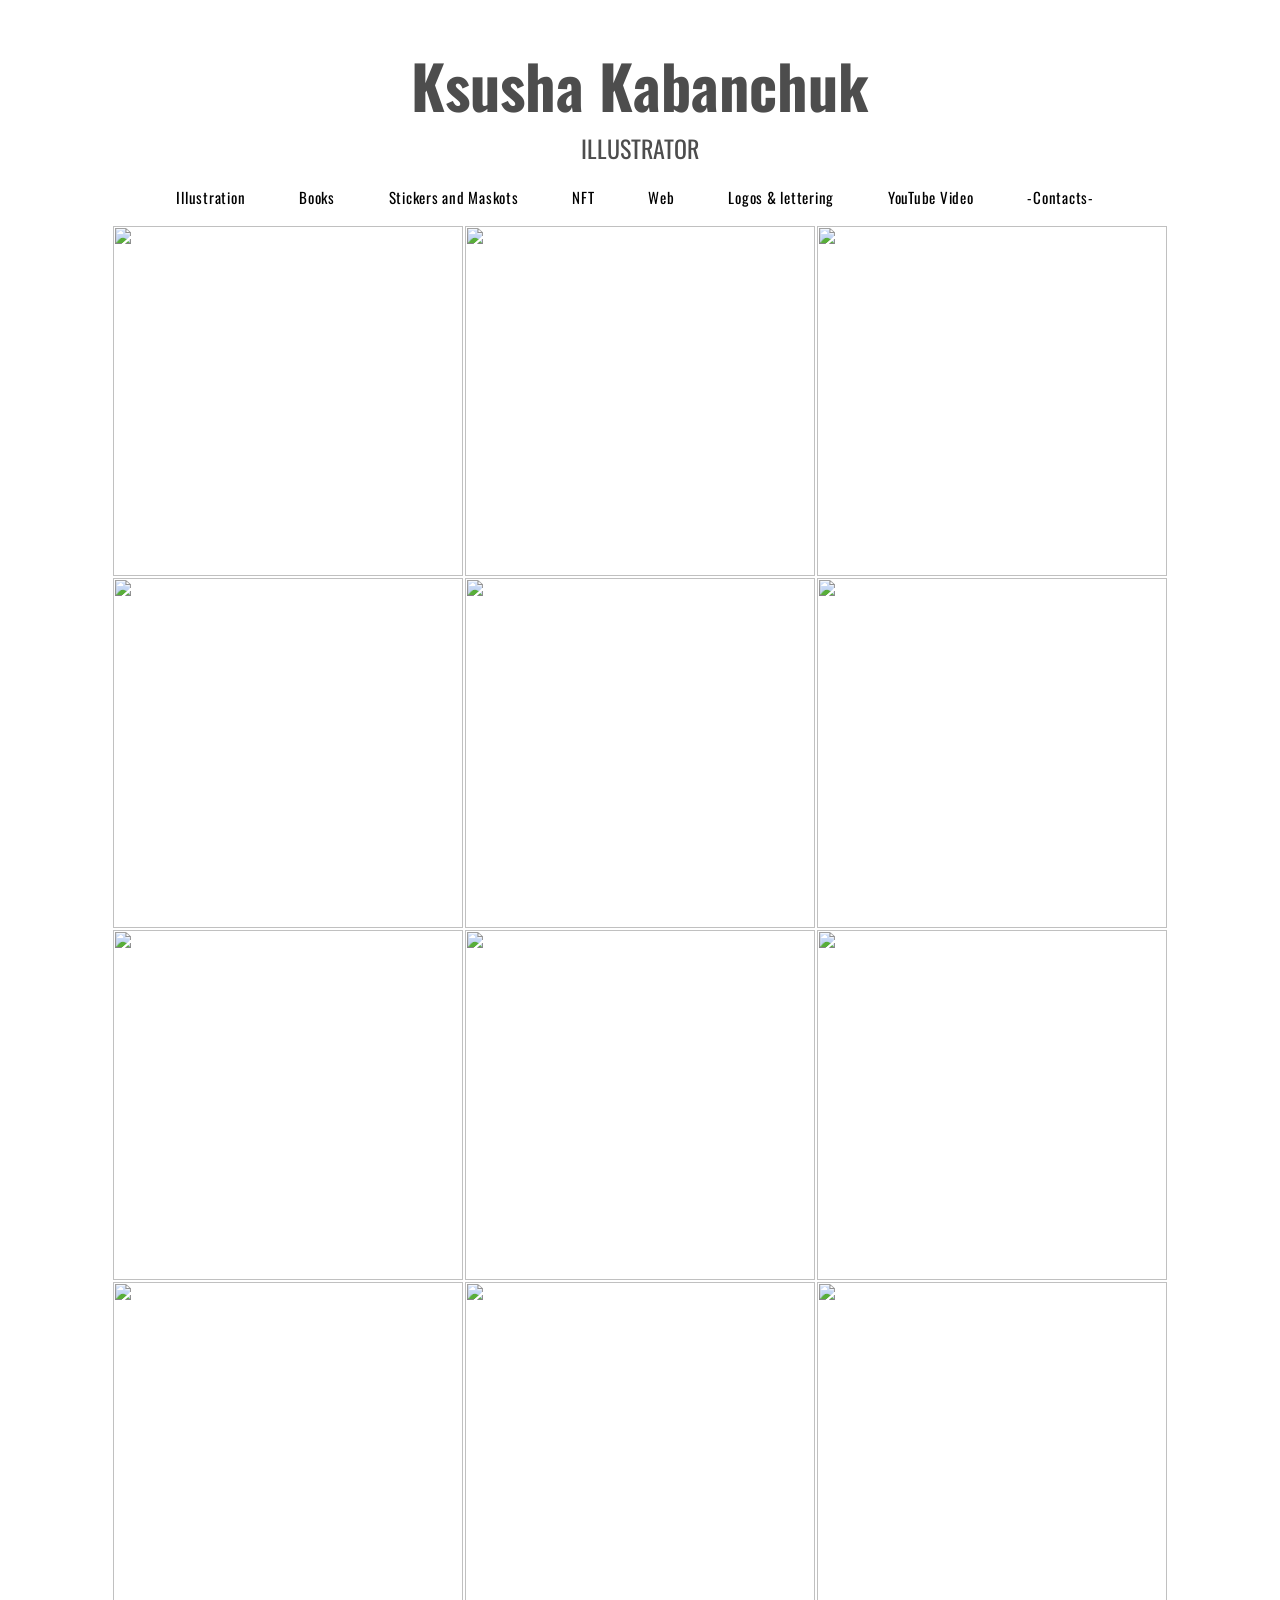
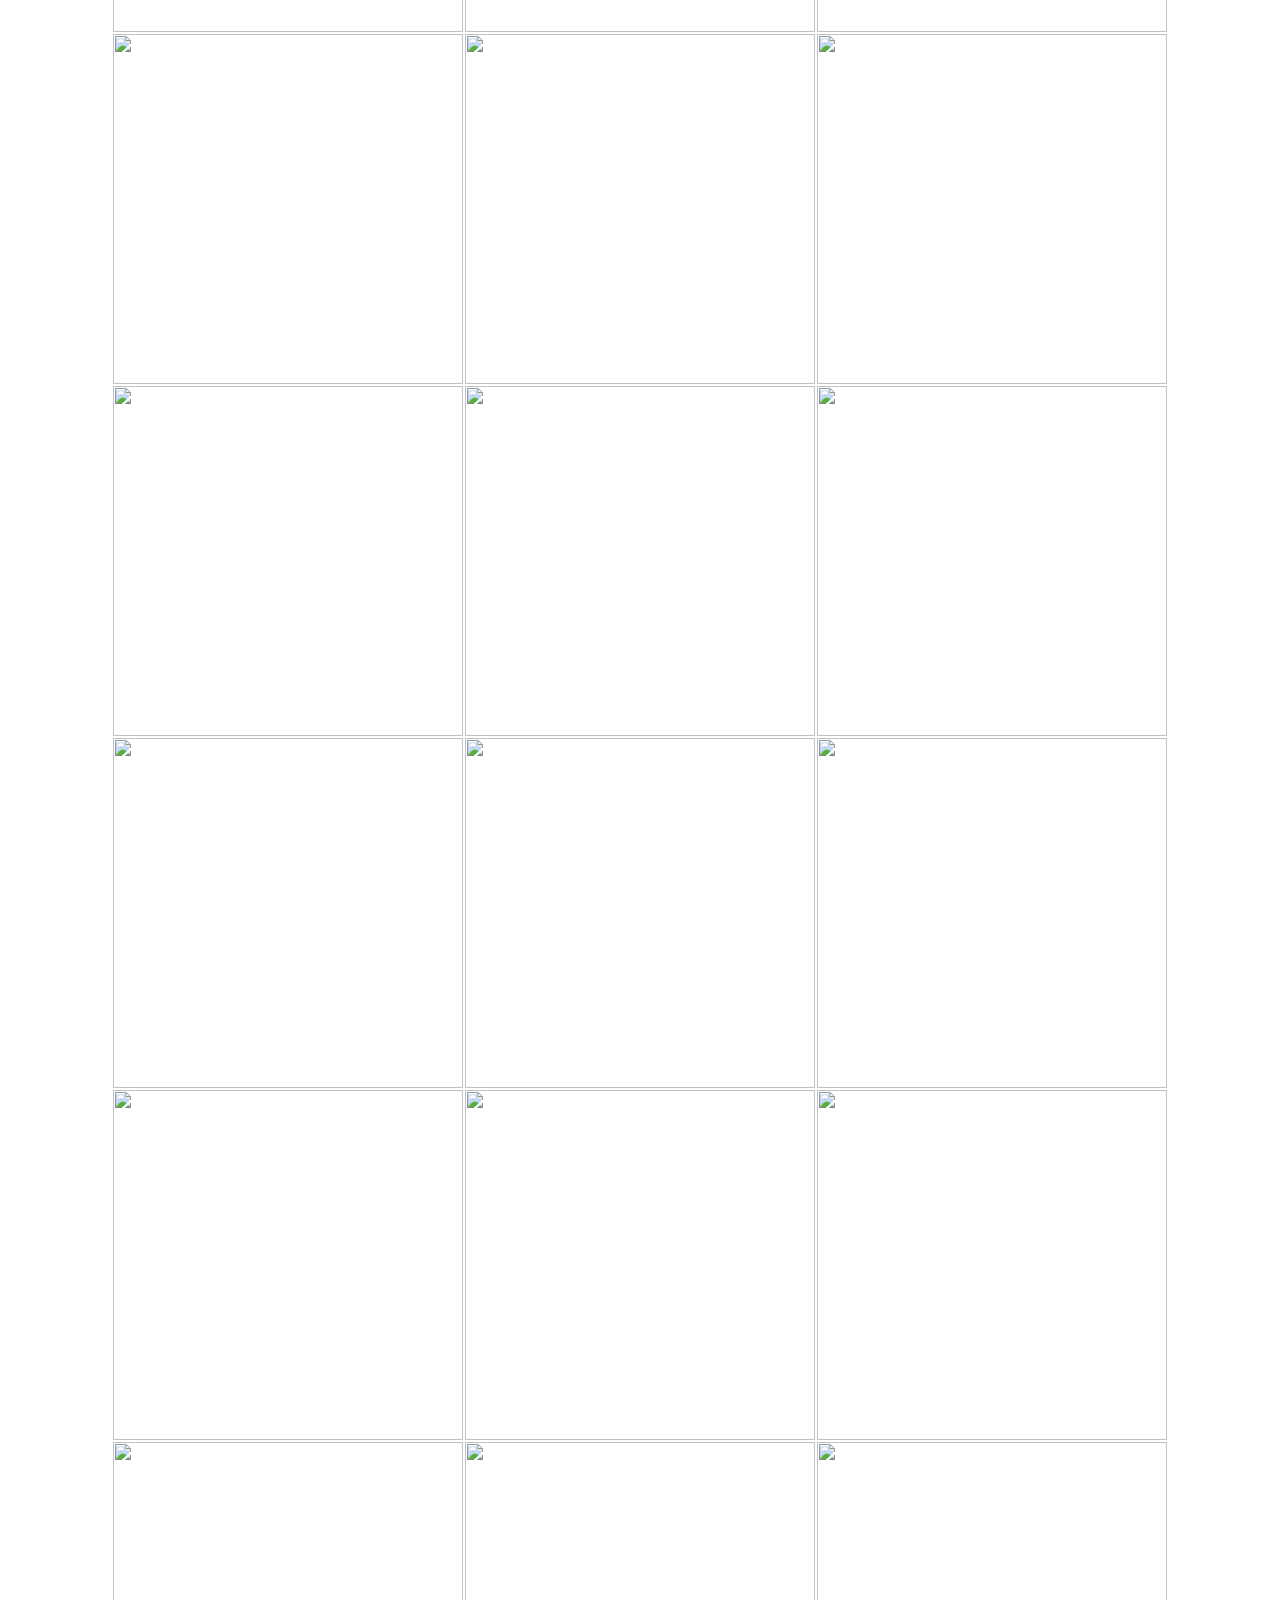
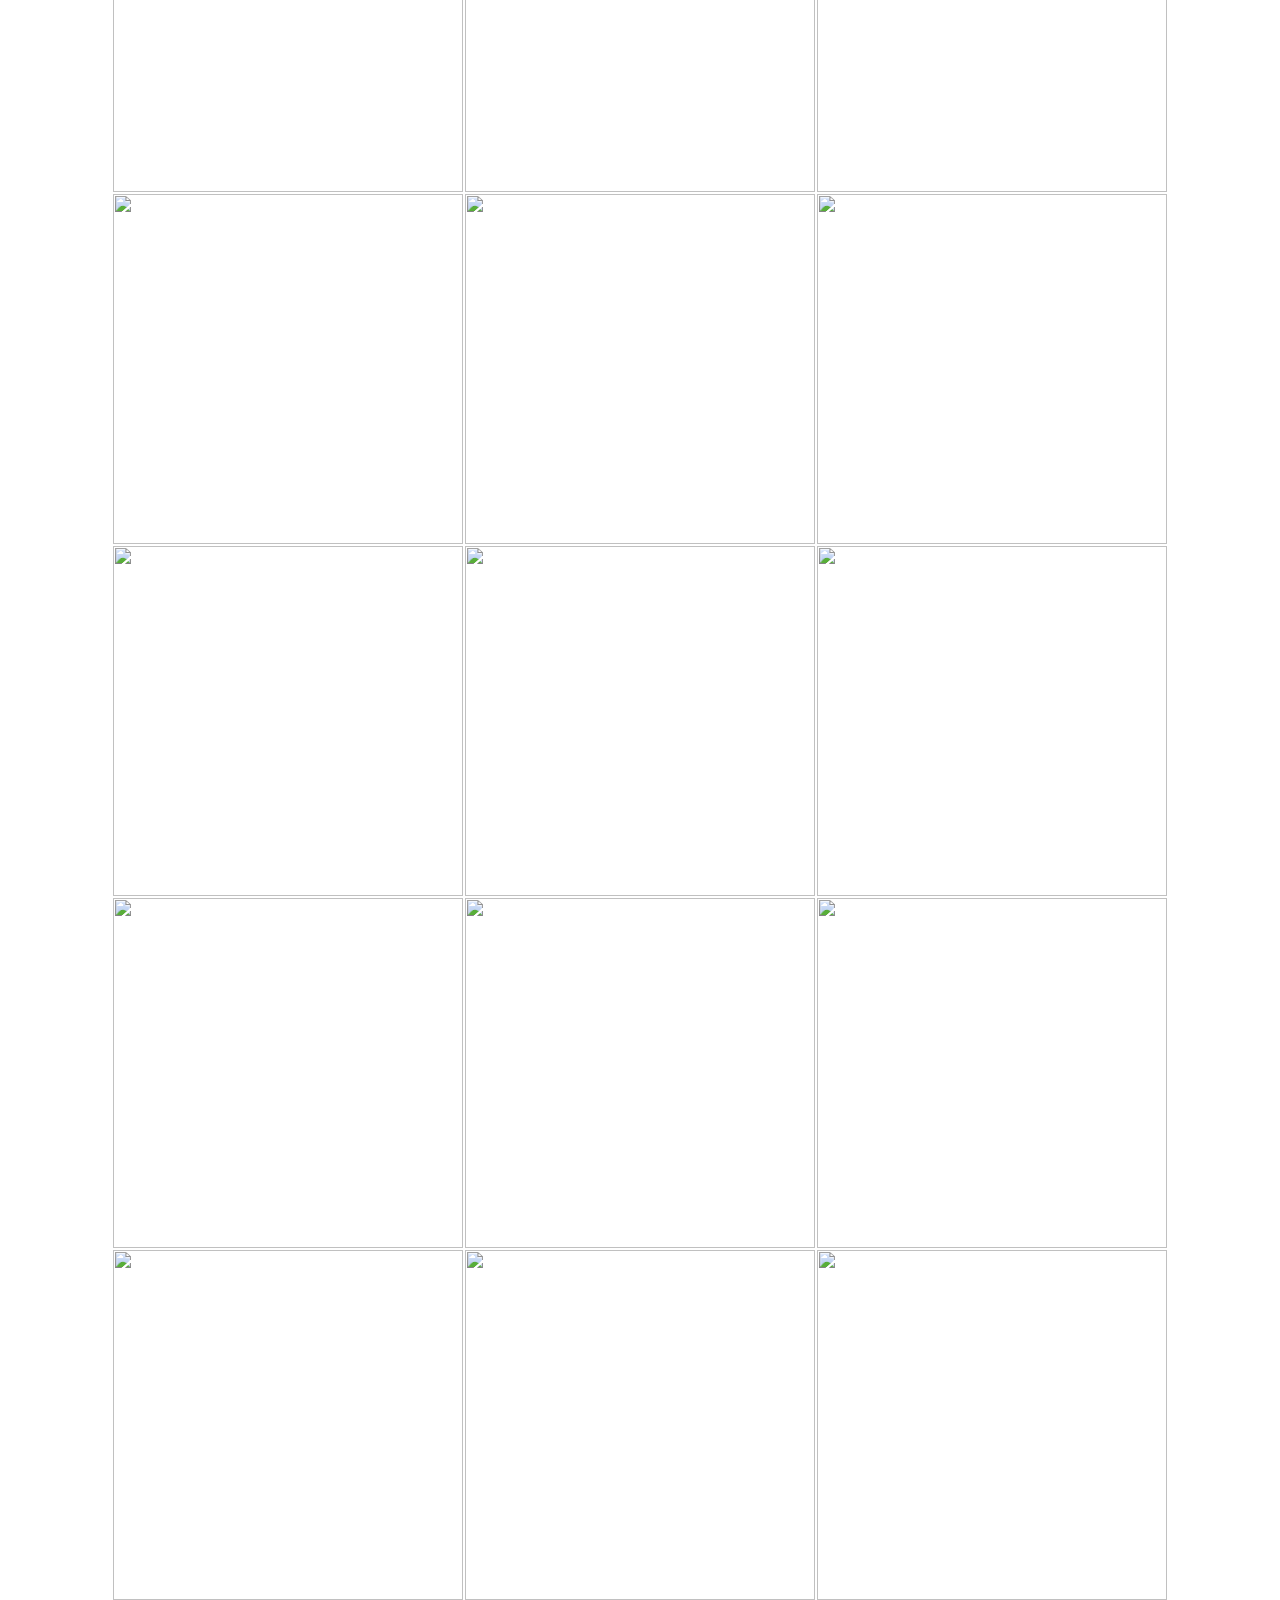
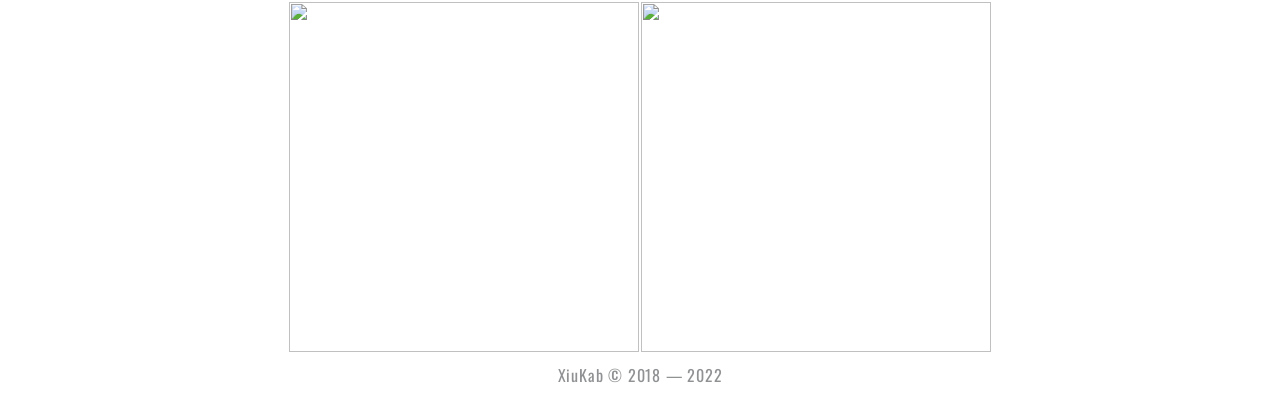
==== index.html @ 4d6a0991 "Add files via upload" ====
<!DOCTYPE html>
<html lang="en">
<head>
	<title>xiukab-illustrations</title>
	<meta charset="utf-8">
	<link rel="stylesheet" href="https://stackpath.bootstrapcdn.com/bootstrap/4.1.3/css/bootstrap.min.css" integrity="sha384-MCw98/SFnGE8fJT3GXwEOngsV7Zt27NXFoaoApmYm81iuXoPkFOJwJ8ERdknLPMO" crossorigin="anonymous">
	<link href="https://fonts.googleapis.com/css?family=Oswald" rel="stylesheet">
	<link rel="stylesheet" type="text/css" href="css.css">
	<script data-ad-client="ca-pub-8820278522522289" async src="https://pagead2.googlesyndication.com/pagead/js/adsbygoogle.js"></script>
	<link rel="shortcut icon" href="/img/favicon.ico" type="image/x-icon">
</head>
<body>
<a href="https://bank.gov.ua/en/news/all/natsionalniy-bank-vidkriv-spetsrahunok-dlya-zboru-koshtiv-na-potrebi-armiyi" class="em-ribbon" style="position: absolute; left:0; top:0; width: 90px; height: 90px; background: url('http://stfalcon.github.io/stopwar/img/stop-war-in-ukraine.png'); z-index: 2013; border: 0;" title="Do something to stop this war! Russians are killing our children and civilians!" target="_blank"></a>	
<div class="container-fluid bg">
	<div class="row">
		<div class="col-md-12">
			<div class="nav justify-content-center">
				<div class="logo">Ksusha Kabanchuk</div> 
			</div>
		</div>
	</div>
</div>
<div class="container-fluid bg">
	<div class="row">
		<div class="col-md-12">
			<div class="nav justify-content-center">
				<div class="logo2">ILLUSTRATOR</div>
			</div>
		</div>
	</div>
</div>
				

<div class="container-fluid bg">
	<div class="row">
		<div class="col-md-12">
			<div class="nav justify-content-center">
				<ul type="none" class="menu">
						<li><a href="index.html" class="blue-link line">Illustration</a></li>
						<li><a href="books.html" class="blue-link line">Books</a></li>
						<li><a href="stickers.html" class="blue-link line">Stickers and Maskots</a></li>
						<li><a href="nft.html" class="blue-link line">NFT</a></li>
						<li><a href="web.html" class="blue-link line">Web</a></li>
						<li><a href="logos.html" class="blue-link line">Logos & lettering</a></li>
						<li><a href="youtube.html" class="blue-link line">YouTube Video</a></li>
						<li><a href="contacts.html" class="blue-link line">-Contacts-</a></li>
						
					</ul>
			</div>
		</div>
	</div>
</div>
					
<!--линия <hr />-->


<div class="container-fluid bg">
	<div class="row">
		<div class="col-md-12">
			<div class="nav justify-content-center">	
<div class="block-container"><img src="img/015.png"/></div>
<div class="block-container"><img src="img/017.png"/></div>
<div class="block-container"><img src="img/111.jpg"/></div>				
<div class="block-container"><img src="img/070.jpg"/></div>	
<div class="block-container"><img src="img/062.png"/></div>	
<div class="block-container"><img src="img/063.png"/></div>	
<div class="block-container"><img src="img/082.jpg"/></div>	
<div class="block-container"><img src="img/104.jpg"/></div>	
<div class="block-container"><img src="img/084.jpg"/></div>
<div class="block-container"><img src="img/007.png"/></div>
<div class="block-container"><img src="img/081.jpg"/></div>	
<div class="block-container"><img src="img/086.jpg"/></div>	
<div class="block-container"><img src="img/087.jpg"/></div>					
<div class="block-container"><img src="img/088.jpg"/></div>	
<div class="block-container"><img src="img/089.jpg"/></div>					
<div class="block-container"><img src="img/090.jpg"/></div>	
<div class="block-container"><img src="img/091.jpg"/></div>					
<div class="block-container"><img src="img/092.jpg"/></div>	
<div class="block-container"><img src="img/093.jpg"/></div>
<div class="block-container"><img src="img/093.jpg"/></div>				
<div class="block-container"><img src="img/101.jpg"/></div>					
<div class="block-container"><img src="img/102.jpg"/></div>	
<div class="block-container"><img src="img/103.jpg"/></div>					
<div class="block-container"><img src="img/107.jpg"/></div>					
<div class="block-container"><img src="img/108.jpg"/></div>	
<div class="block-container"><img src="img/109.jpg"/></div>					
<div class="block-container"><img src="img/110.jpg"/></div>					
<div class="block-container"><img src="img/112.jpg"/></div>						
<div class="block-container"><img src="img/122.jpg"/></div>	
<div class="block-container"><img src="img/115.jpg"/></div>					
<div class="block-container"><img src="img/116.jpg"/></div>						
<div class="block-container"><img src="img/118.jpg"/></div>				
<div class="block-container"><img src="img/119.jpg"/></div>					
<div class="block-container"><img src="img/120.jpg"/></div>	
<div class="block-container"><img src="img/121.jpg"/></div>					
<div class="block-container"><img src="img/114.jpg"/></div>	
<div class="block-container"><img src="img/019.jpg"/></div>
<div class="block-container"><img src="img/053.png"/></div>				
<div class="block-container"><img src="img/001.jpg"/></div>
<div class="block-container"><img src="img/002.jpg"/></div>
<div class="block-container"><img src="img/006.jpg"/></div>
				
</div>
</div>
</div>
</div>


<div class="container-fluid bg">
	<div class="row">
		<div class="col-md-12">
			<div class="nav justify-content-center">
				<div class="copy"> XiuKab © 2018 — 2022 </div>
			</div>
		</div>
	</div>
</div>



</body>
---- css.css ----
.logo {
	text-align: center;
	margin-top: 40px;
	font-weight: 700;
	font-family: 'Oswald', sans-serif;
	font-size: 60px;
	color: #4d4d4d;
}

.logo2 {
	text-align: center;
	font-weight: 400;
	font-family: 'Oswald', sans-serif;
	font-size: 24px;
	color: #4d4d4d;
}






ul.menu li {
	display: inline-block;
	position: center;
	padding-right: 50px;
	padding-top: 20px;
	font-family: 'Oswald', sans-serif;
}

.line {
	line-height: 1;
    position:relative;
	color: black;
}

.line:hover {
	text-decoration:none;
}

.line:after {
	display: block;
    content: "";
    height: 3px;
    width: 0%;
    background-color: #ff8400;
    left: 50%;
    position: absolute;
    -webkit-transition: width .1s ease-in-out;
    -moz--transition: width .1s ease-in-out;
    transition: width .1s ease-in-out;
    -webkit-transform: translateX(-50%);
    -moz-transform: translateX(-50%);
    transform: translateX(-50%);
}

.line:hover:after,
.line:focus:after {
	width: 100%;
}




.menu {
	text-align: center;
	font-weight: 400;
	font-family: 'Oswald', sans-serif;
	font-size: 15px;
	letter-spacing: 0.05em;
}





.block-container {
	position: relative;
	float: left;
	margin: 1px;
            }
.block-container, 
.block-container div, 
.block-container img { width: 350px; height: 350px; }
.block-container div, 
.block-container img { position: absolute; }
.block-container img {z-index: 1000;}
.block-front {
	z-index: 1001;
	background-color: white;
	transition: all 0.4s ease-in-out 0s;
	opacity: 0;
	color: black;
            }
.block-front:hover { opacity: .8; }
.block-front span {
	display: block;
	padding: 260px 10px 0 10px;
	text-align: center;
	font-family: 'Oswald', sans-serif;
	letter-spacing: 0.05em;
            }


.line {
	margin-top: 40px;
}


.social {
	margin-top: 20px;
	cursor: pointer;
	width: 40px;
	height: 40px;
	margin-right: 10px;
}

.fh {
	margin-top: 10px;
}


.copy {
	margin: 10px;
	font-family: 'Oswald', sans-serif;
	letter-spacing: 0.05em;
	opacity: 50%;
}
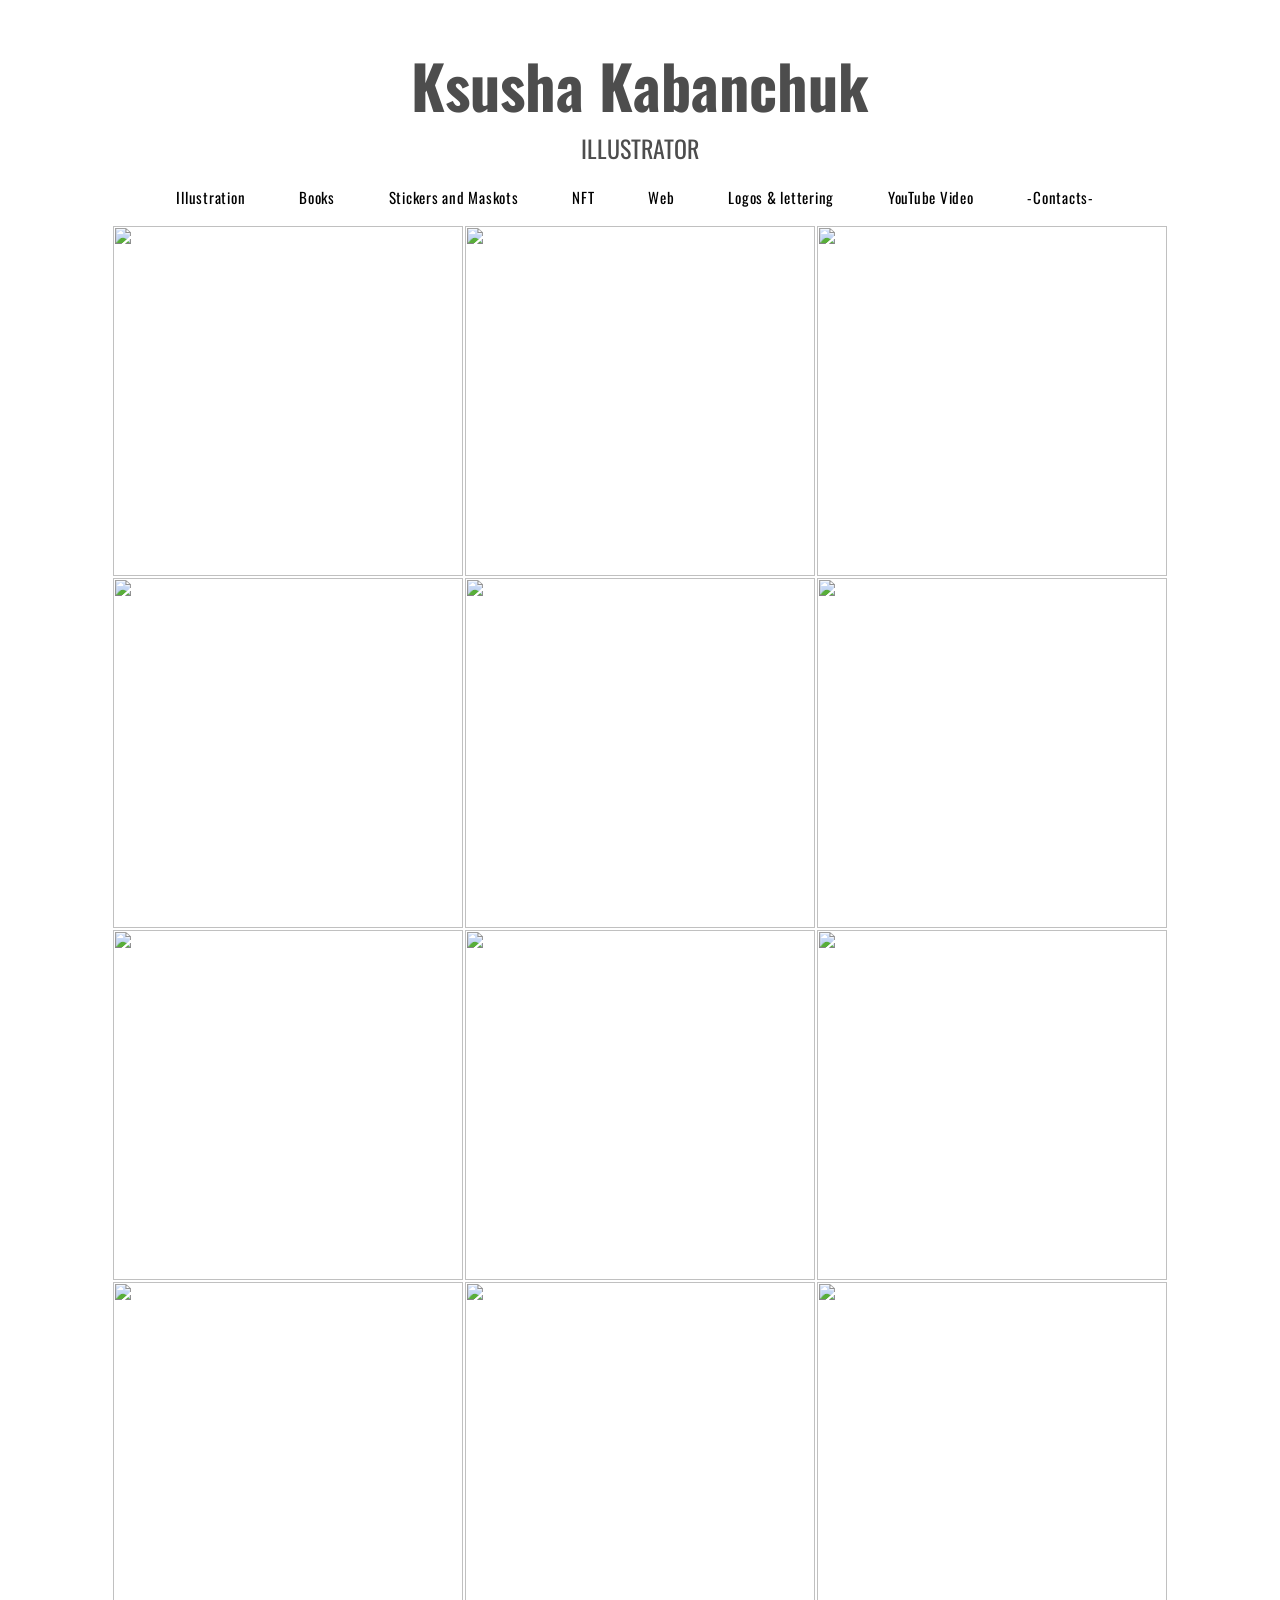
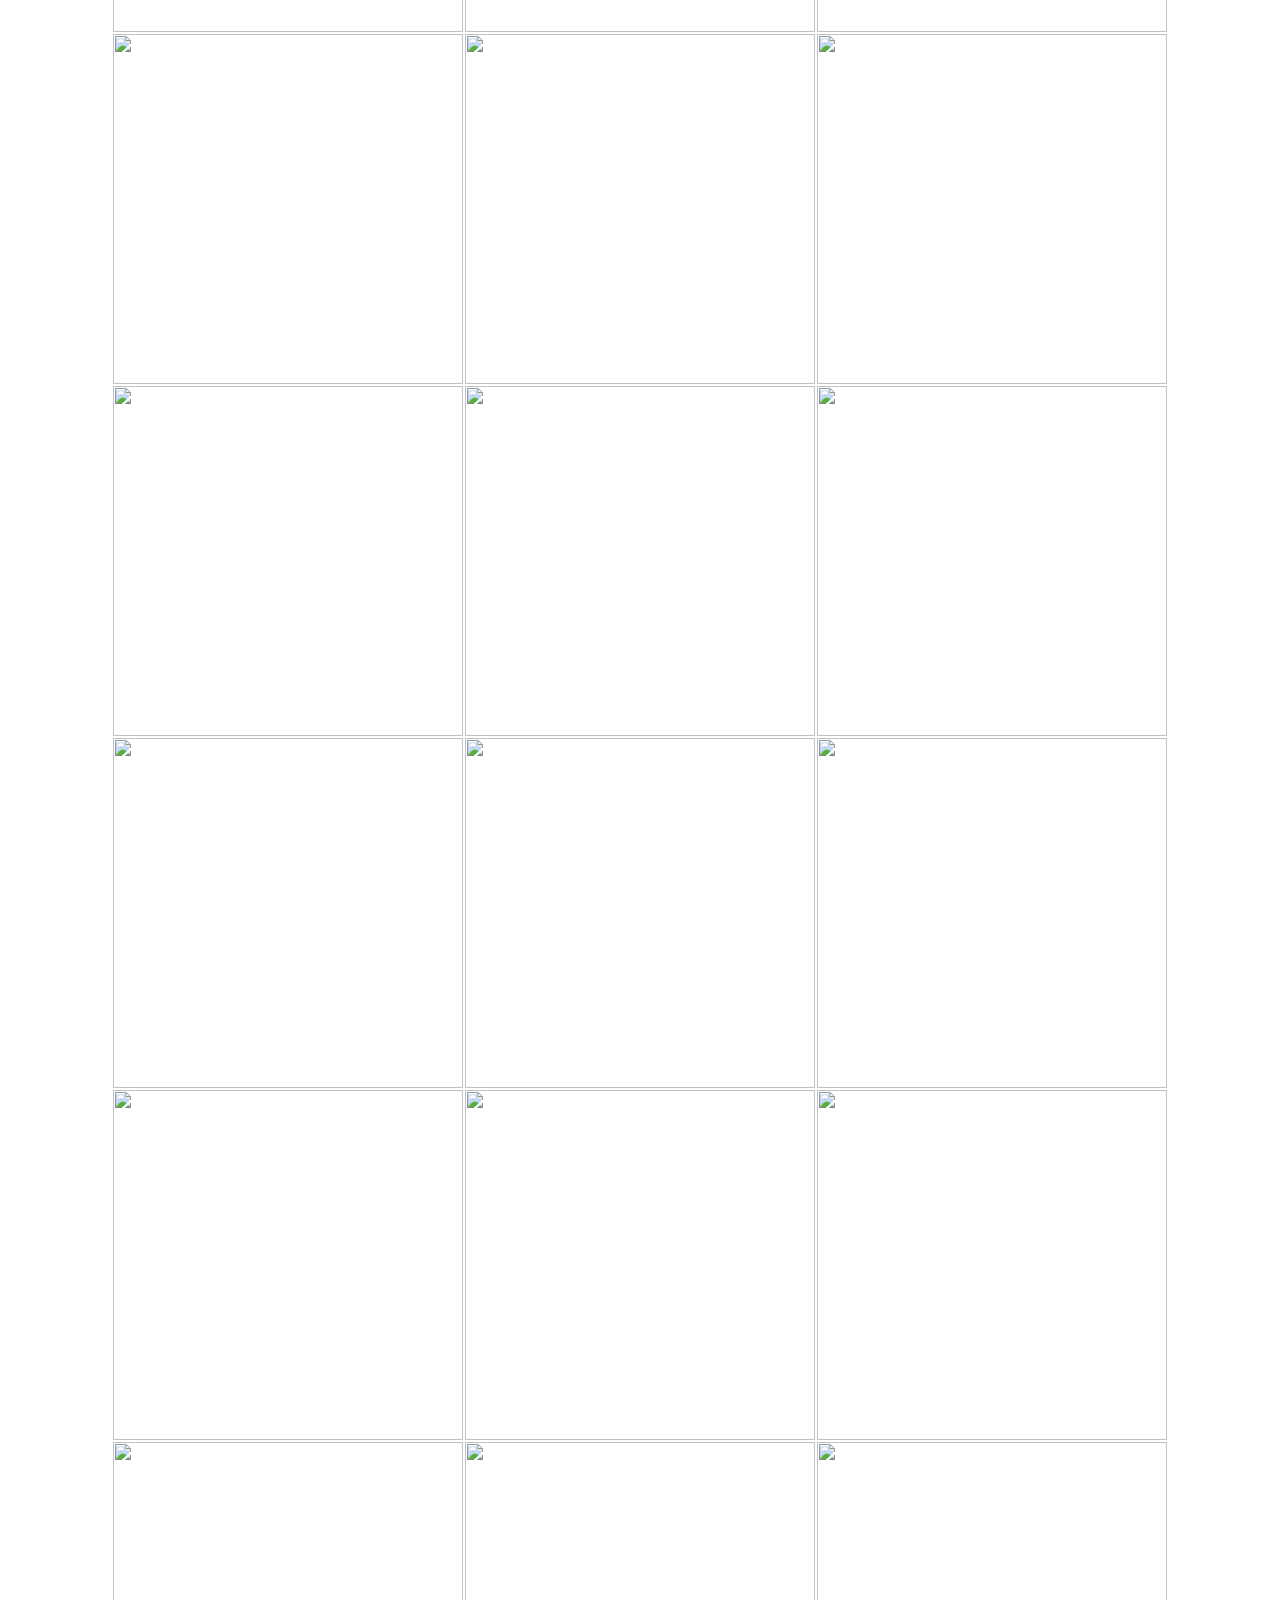
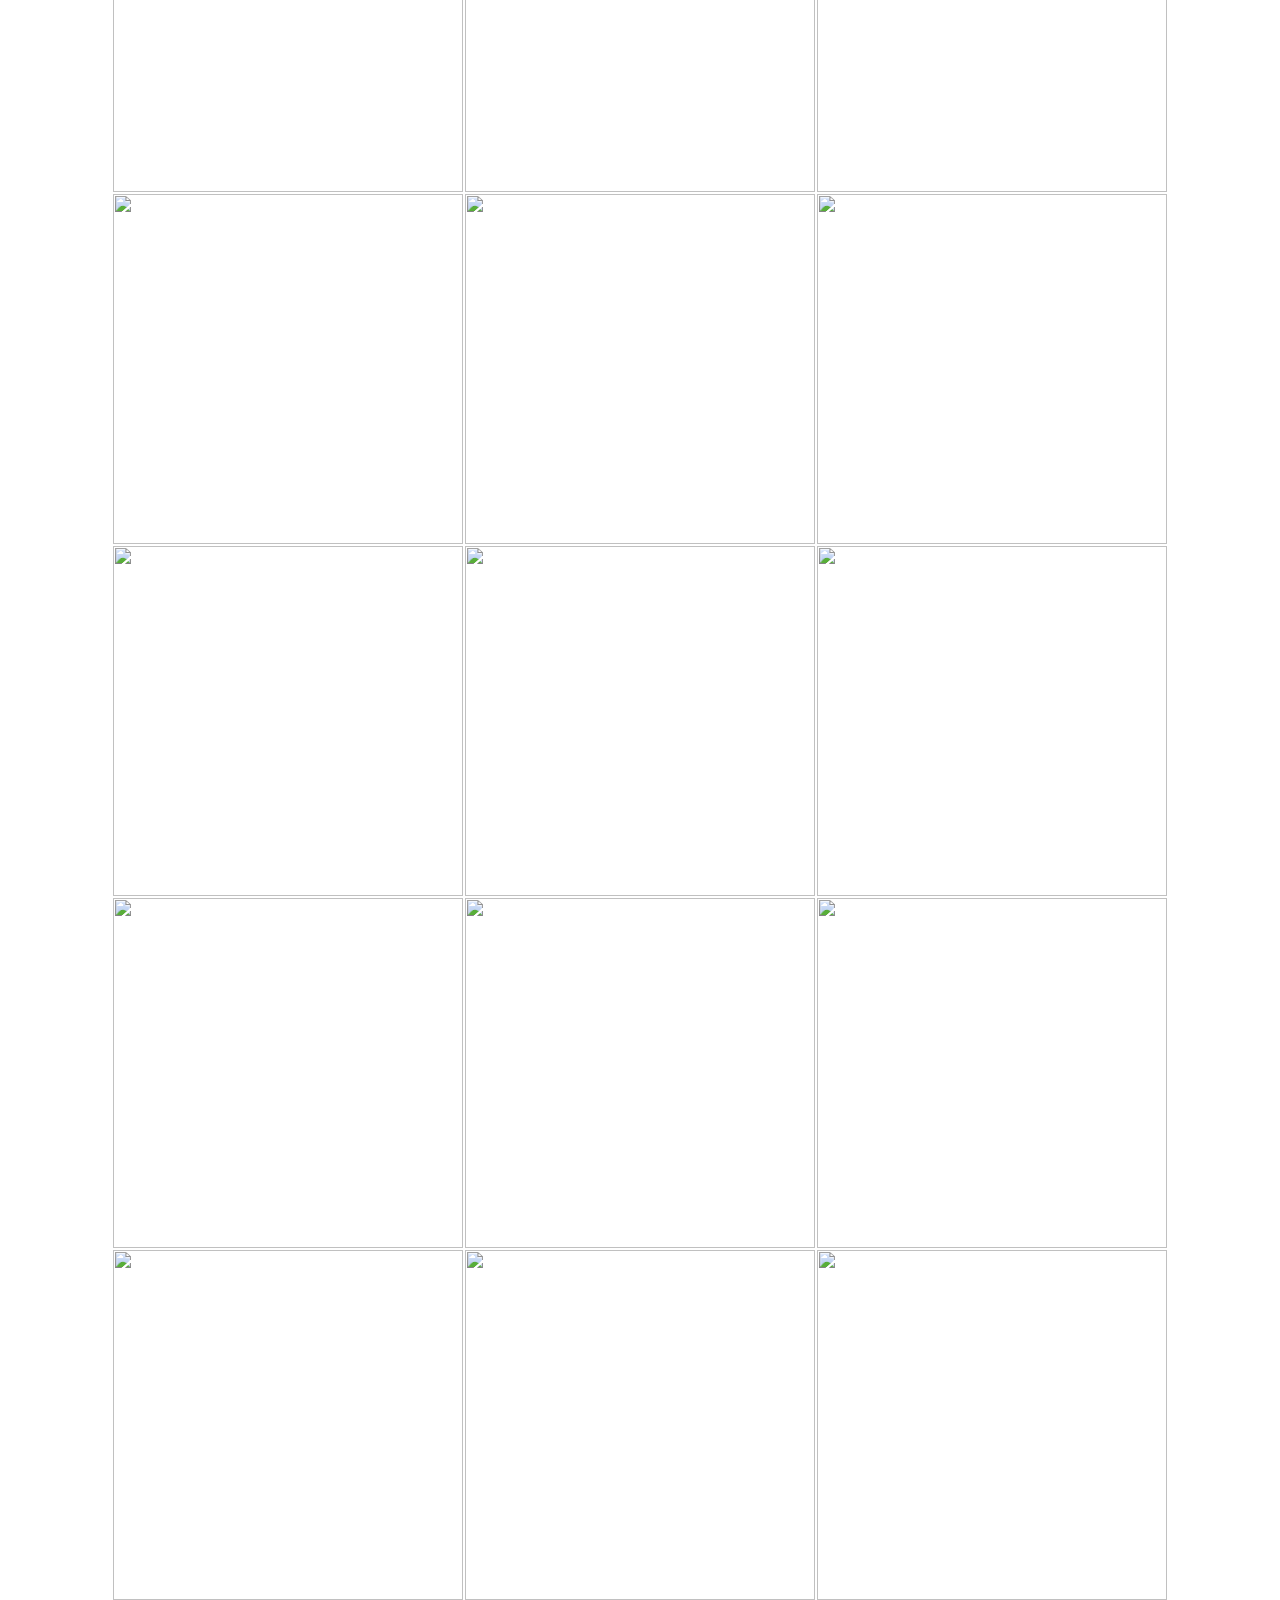
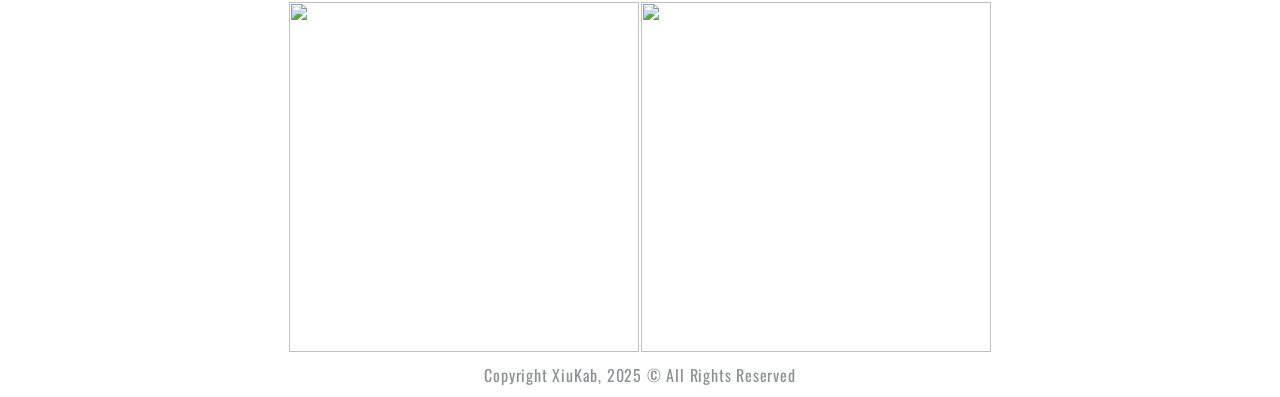
==== commit 8b7b9072: "Update index.html" ====
--- a/index.html
+++ b/index.html
@@ -110,7 +110,7 @@
 	<div class="row">
 		<div class="col-md-12">
 			<div class="nav justify-content-center">
-				<div class="copy"> XiuKab © 2018 — 2022 </div>
+				<div class="copy"> Copyright XiuKab, 2025 © All Rights Reserved </div>
 			</div>
 		</div>
 	</div>
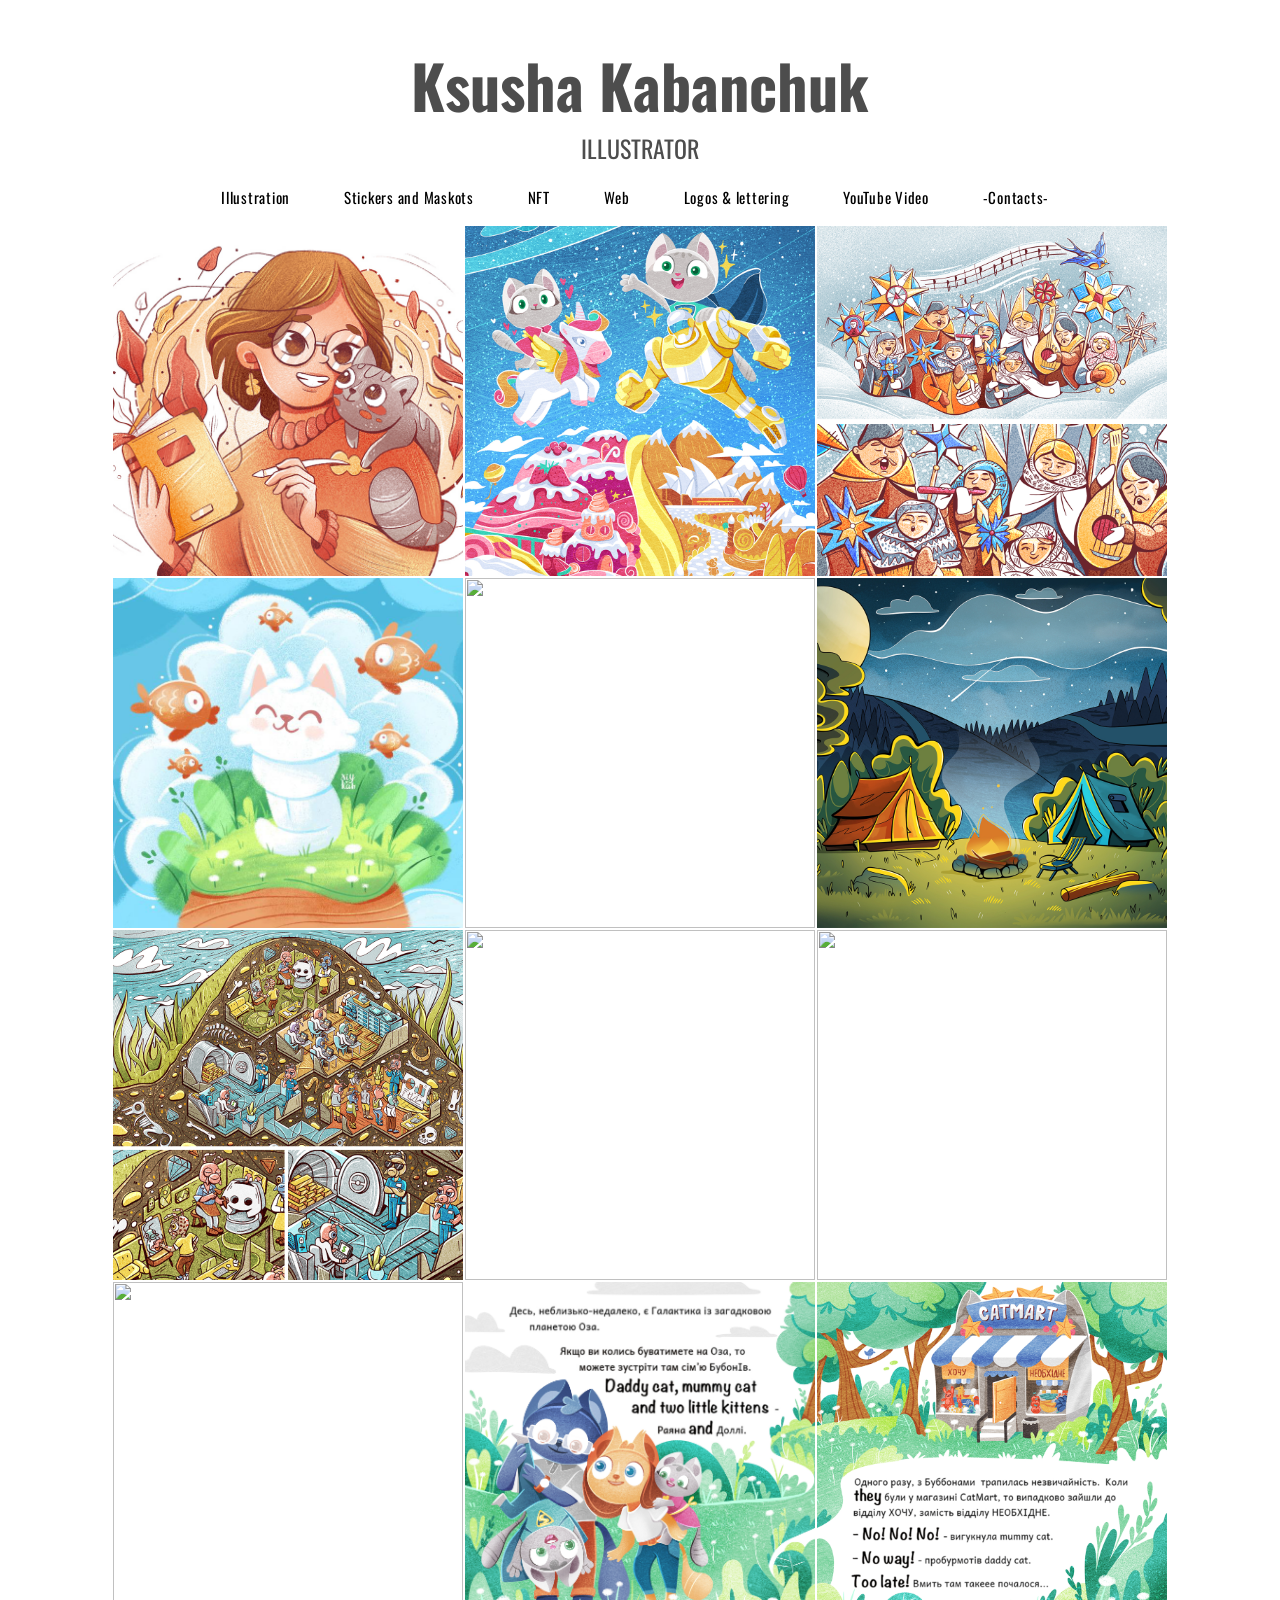
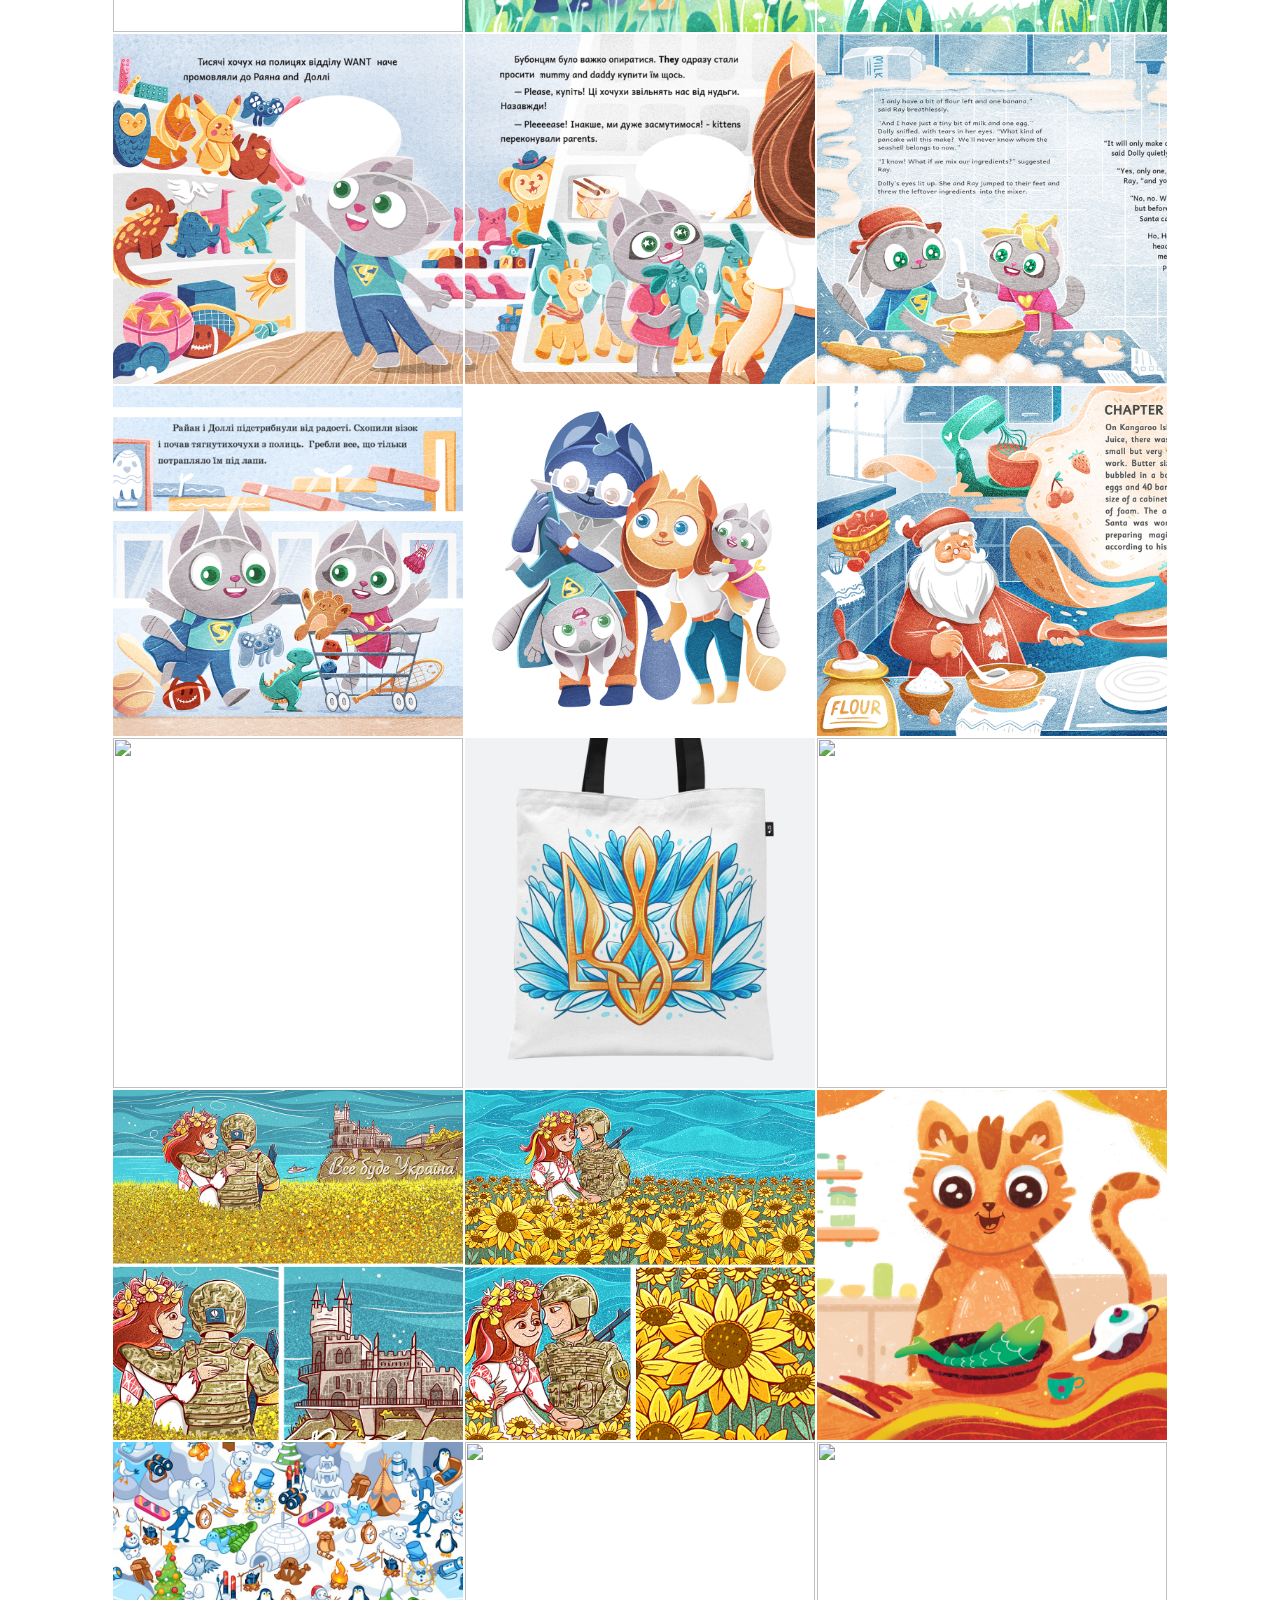
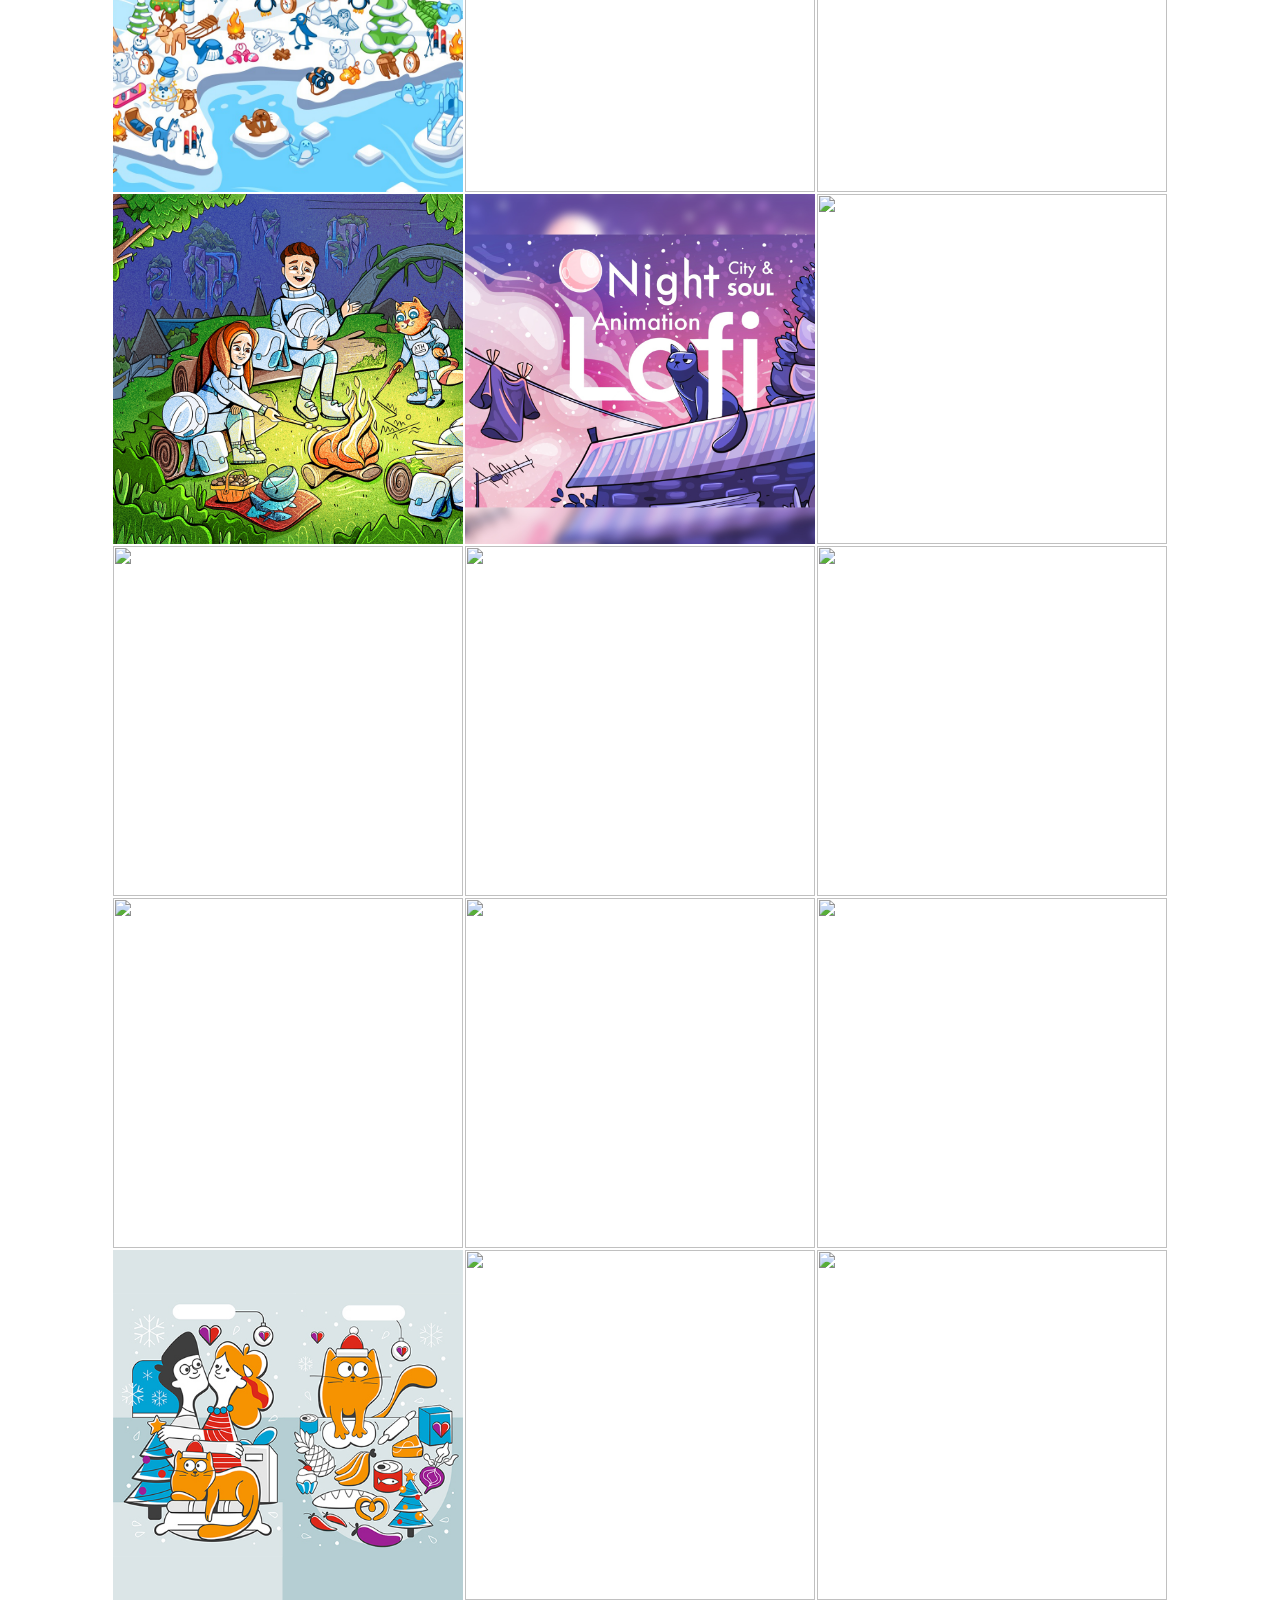
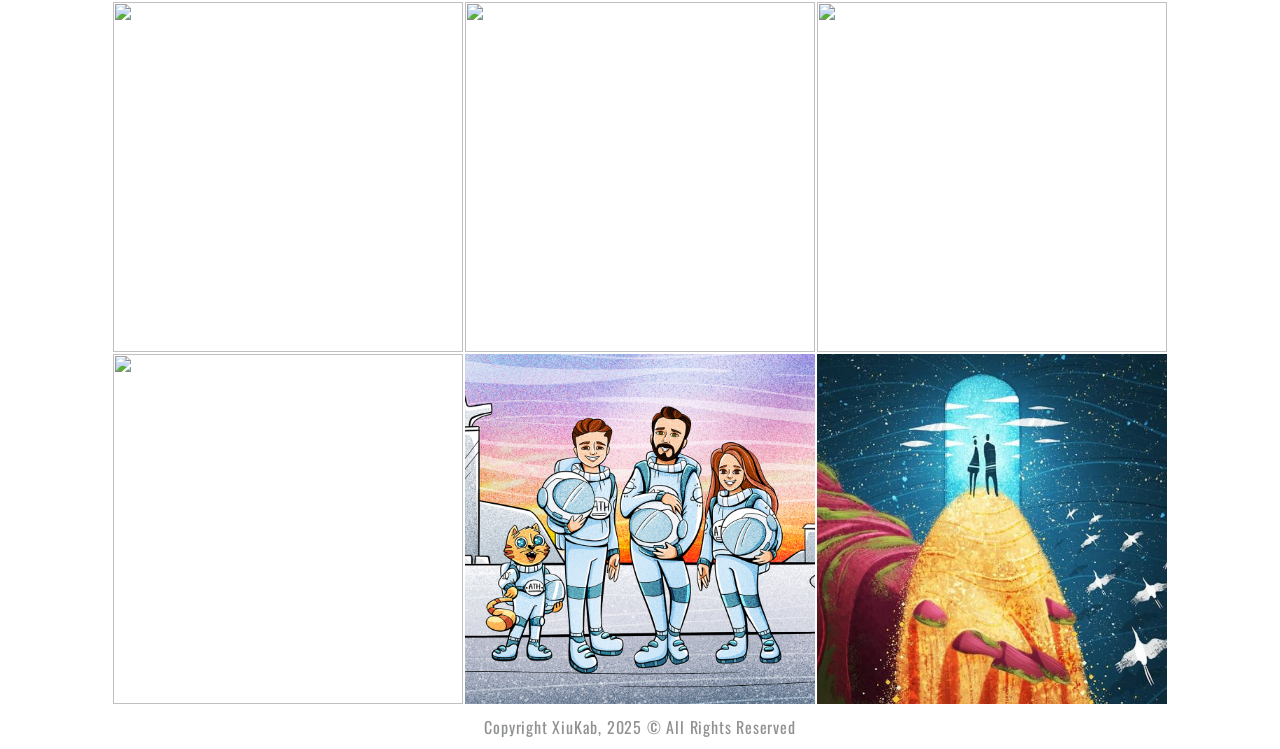
==== commit 55b668d6: "Update index.html" ====
--- a/index.html
+++ b/index.html
@@ -37,7 +37,6 @@
 			<div class="nav justify-content-center">
 				<ul type="none" class="menu">
 						<li><a href="index.html" class="blue-link line">Illustration</a></li>
-						<li><a href="books.html" class="blue-link line">Books</a></li>
 						<li><a href="stickers.html" class="blue-link line">Stickers and Maskots</a></li>
 						<li><a href="nft.html" class="blue-link line">NFT</a></li>
 						<li><a href="web.html" class="blue-link line">Web</a></li>
@@ -58,47 +57,52 @@
 	<div class="row">
 		<div class="col-md-12">
 			<div class="nav justify-content-center">	
-<div class="block-container"><img src="img/015.png"/></div>
-<div class="block-container"><img src="img/017.png"/></div>
-<div class="block-container"><img src="img/111.jpg"/></div>				
-<div class="block-container"><img src="img/070.jpg"/></div>	
-<div class="block-container"><img src="img/062.png"/></div>	
-<div class="block-container"><img src="img/063.png"/></div>	
-<div class="block-container"><img src="img/082.jpg"/></div>	
-<div class="block-container"><img src="img/104.jpg"/></div>	
-<div class="block-container"><img src="img/084.jpg"/></div>
-<div class="block-container"><img src="img/007.png"/></div>
-<div class="block-container"><img src="img/081.jpg"/></div>	
-<div class="block-container"><img src="img/086.jpg"/></div>	
-<div class="block-container"><img src="img/087.jpg"/></div>					
-<div class="block-container"><img src="img/088.jpg"/></div>	
-<div class="block-container"><img src="img/089.jpg"/></div>					
-<div class="block-container"><img src="img/090.jpg"/></div>	
-<div class="block-container"><img src="img/091.jpg"/></div>					
-<div class="block-container"><img src="img/092.jpg"/></div>	
-<div class="block-container"><img src="img/093.jpg"/></div>
-<div class="block-container"><img src="img/093.jpg"/></div>				
-<div class="block-container"><img src="img/101.jpg"/></div>					
-<div class="block-container"><img src="img/102.jpg"/></div>	
-<div class="block-container"><img src="img/103.jpg"/></div>					
-<div class="block-container"><img src="img/107.jpg"/></div>					
-<div class="block-container"><img src="img/108.jpg"/></div>	
-<div class="block-container"><img src="img/109.jpg"/></div>					
-<div class="block-container"><img src="img/110.jpg"/></div>					
-<div class="block-container"><img src="img/112.jpg"/></div>						
-<div class="block-container"><img src="img/122.jpg"/></div>	
-<div class="block-container"><img src="img/115.jpg"/></div>					
-<div class="block-container"><img src="img/116.jpg"/></div>						
-<div class="block-container"><img src="img/118.jpg"/></div>				
-<div class="block-container"><img src="img/119.jpg"/></div>					
-<div class="block-container"><img src="img/120.jpg"/></div>	
-<div class="block-container"><img src="img/121.jpg"/></div>					
-<div class="block-container"><img src="img/114.jpg"/></div>	
-<div class="block-container"><img src="img/019.jpg"/></div>
-<div class="block-container"><img src="img/053.png"/></div>				
-<div class="block-container"><img src="img/001.jpg"/></div>
-<div class="block-container"><img src="img/002.jpg"/></div>
-<div class="block-container"><img src="img/006.jpg"/></div>
+<div class="block-container"><img src="img0/1.jpg"/></div>
+<div class="block-container"><img src="img0/2.jpg"/></div>
+<div class="block-container"><img src="img0/3.jpg"/></div>				
+<div class="block-container"><img src="img0/4.jpg"/></div>	
+<div class="block-container"><img src="img0/5.jpg"/></div>	
+<div class="block-container"><img src="img0/6.jpg"/></div>	
+<div class="block-container"><img src="img0/7.jpg"/></div>	
+<div class="block-container"><img src="img0/8.jpg"/></div>	
+<div class="block-container"><img src="img0/9.jpg"/></div>
+<div class="block-container"><img src="img0/10.jpg"/></div>
+<div class="block-container"><img src="img0/11.jpg"/></div>
+<div class="block-container"><img src="img0/12.jpg"/></div>
+<div class="block-container"><img src="img0/13.jpg"/></div>				
+<div class="block-container"><img src="img0/14.jpg"/></div>	
+<div class="block-container"><img src="img0/15.jpg"/></div>	
+<div class="block-container"><img src="img0/16.jpg"/></div>	
+<div class="block-container"><img src="img0/17.jpg"/></div>	
+<div class="block-container"><img src="img0/18.jpg"/></div>	
+<div class="block-container"><img src="img0/19.jpg"/></div>
+<div class="block-container"><img src="img0/20.jpg"/></div>
+<div class="block-container"><img src="img0/21.jpg"/></div>
+<div class="block-container"><img src="img0/22.jpg"/></div>
+<div class="block-container"><img src="img0/23.jpg"/></div>				
+<div class="block-container"><img src="img0/24.jpg"/></div>	
+<div class="block-container"><img src="img0/25.jpg"/></div>	
+<div class="block-container"><img src="img0/26.jpg"/></div>	
+<div class="block-container"><img src="img0/27.jpg"/></div>	
+<div class="block-container"><img src="img0/28.jpg"/></div>	
+<div class="block-container"><img src="img0/29.jpg"/></div>
+<div class="block-container"><img src="img0/30.jpg"/></div>
+<div class="block-container"><img src="img0/31.jpg"/></div>
+<div class="block-container"><img src="img0/32.jpg"/></div>
+<div class="block-container"><img src="img0/33.jpg"/></div>				
+<div class="block-container"><img src="img0/34.jpg"/></div>	
+<div class="block-container"><img src="img0/35.jpg"/></div>	
+<div class="block-container"><img src="img0/36.jpg"/></div>	
+<div class="block-container"><img src="img0/37.jpg"/></div>	
+<div class="block-container"><img src="img0/38.jpg"/></div>	
+<div class="block-container"><img src="img0/39.jpg"/></div>
+<div class="block-container"><img src="img0/40.jpg"/></div>
+<div class="block-container"><img src="img0/41.jpg"/></div>
+<div class="block-container"><img src="img0/42.jpg"/></div>
+<div class="block-container"><img src="img0/43.jpg"/></div>				
+<div class="block-container"><img src="img0/44.jpg"/></div>	
+<div class="block-container"><img src="img0/45.jpg"/></div>	
+
 				
 </div>
 </div>
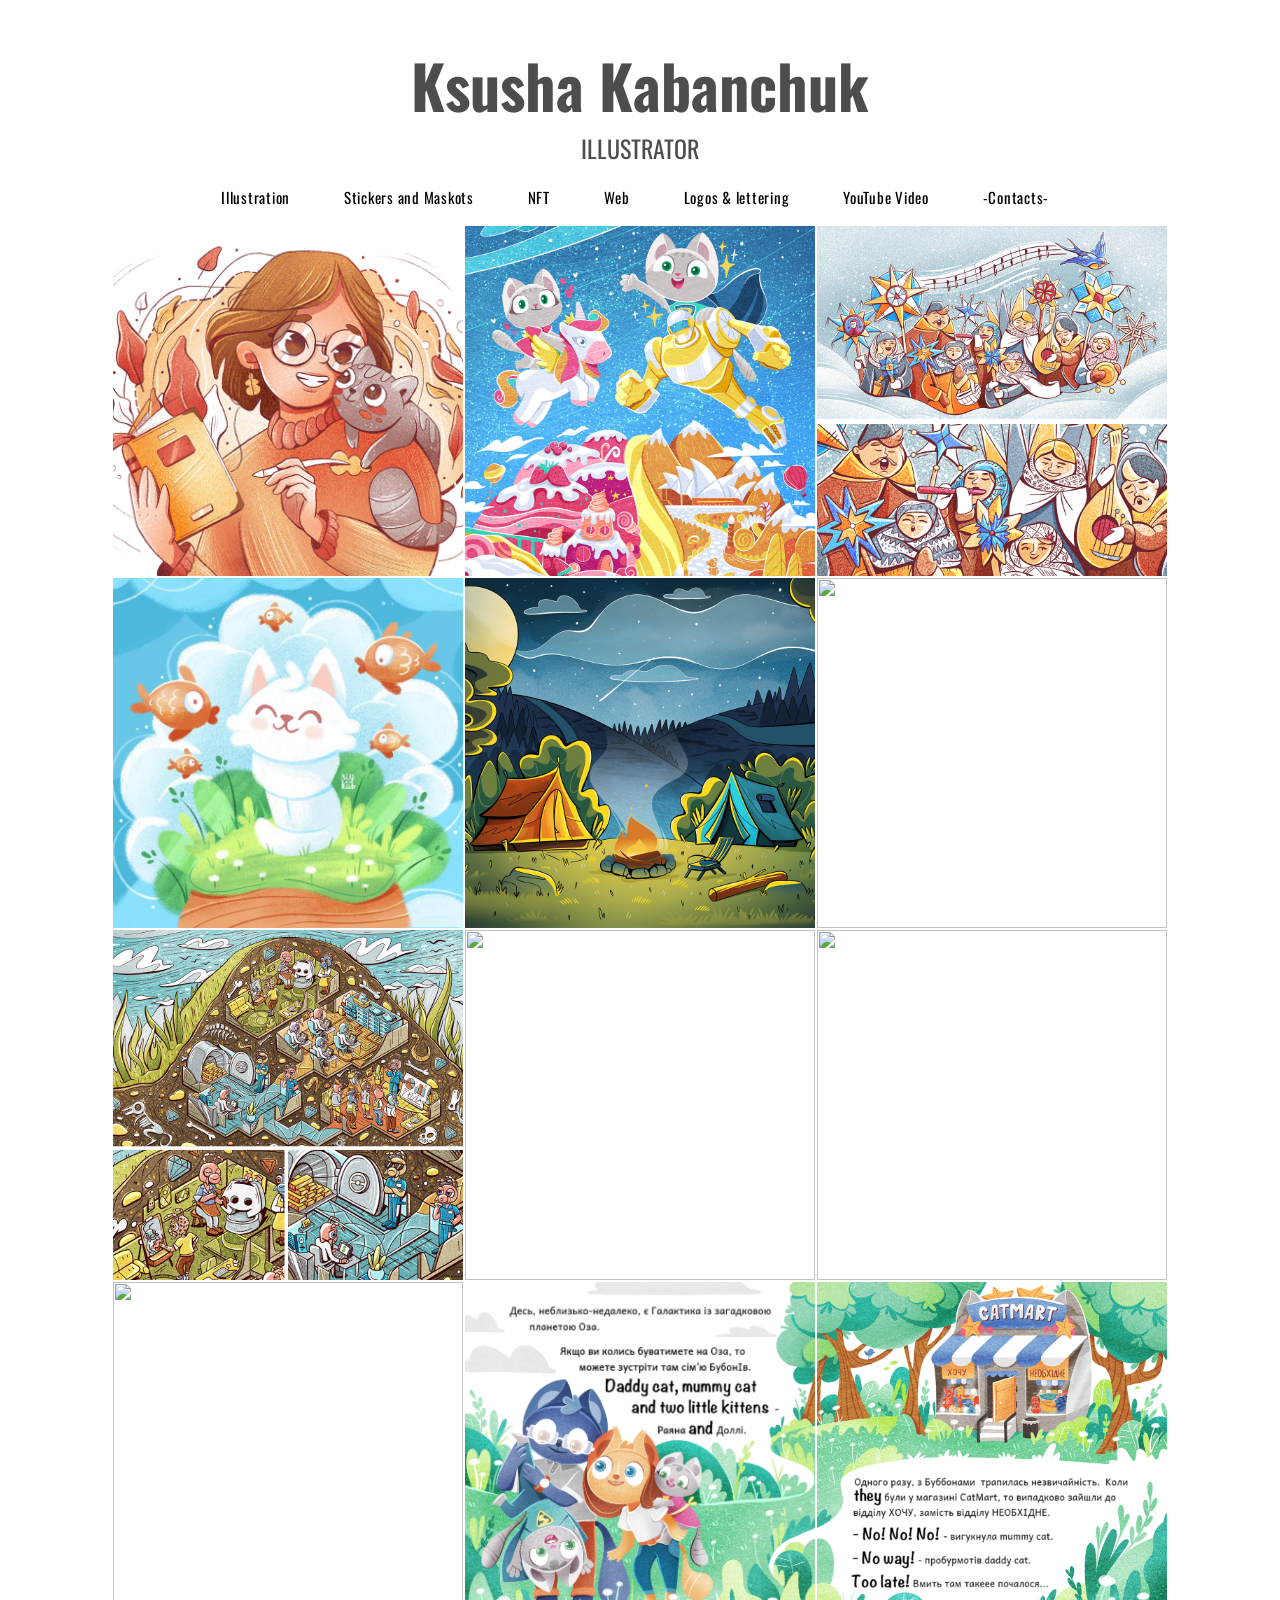
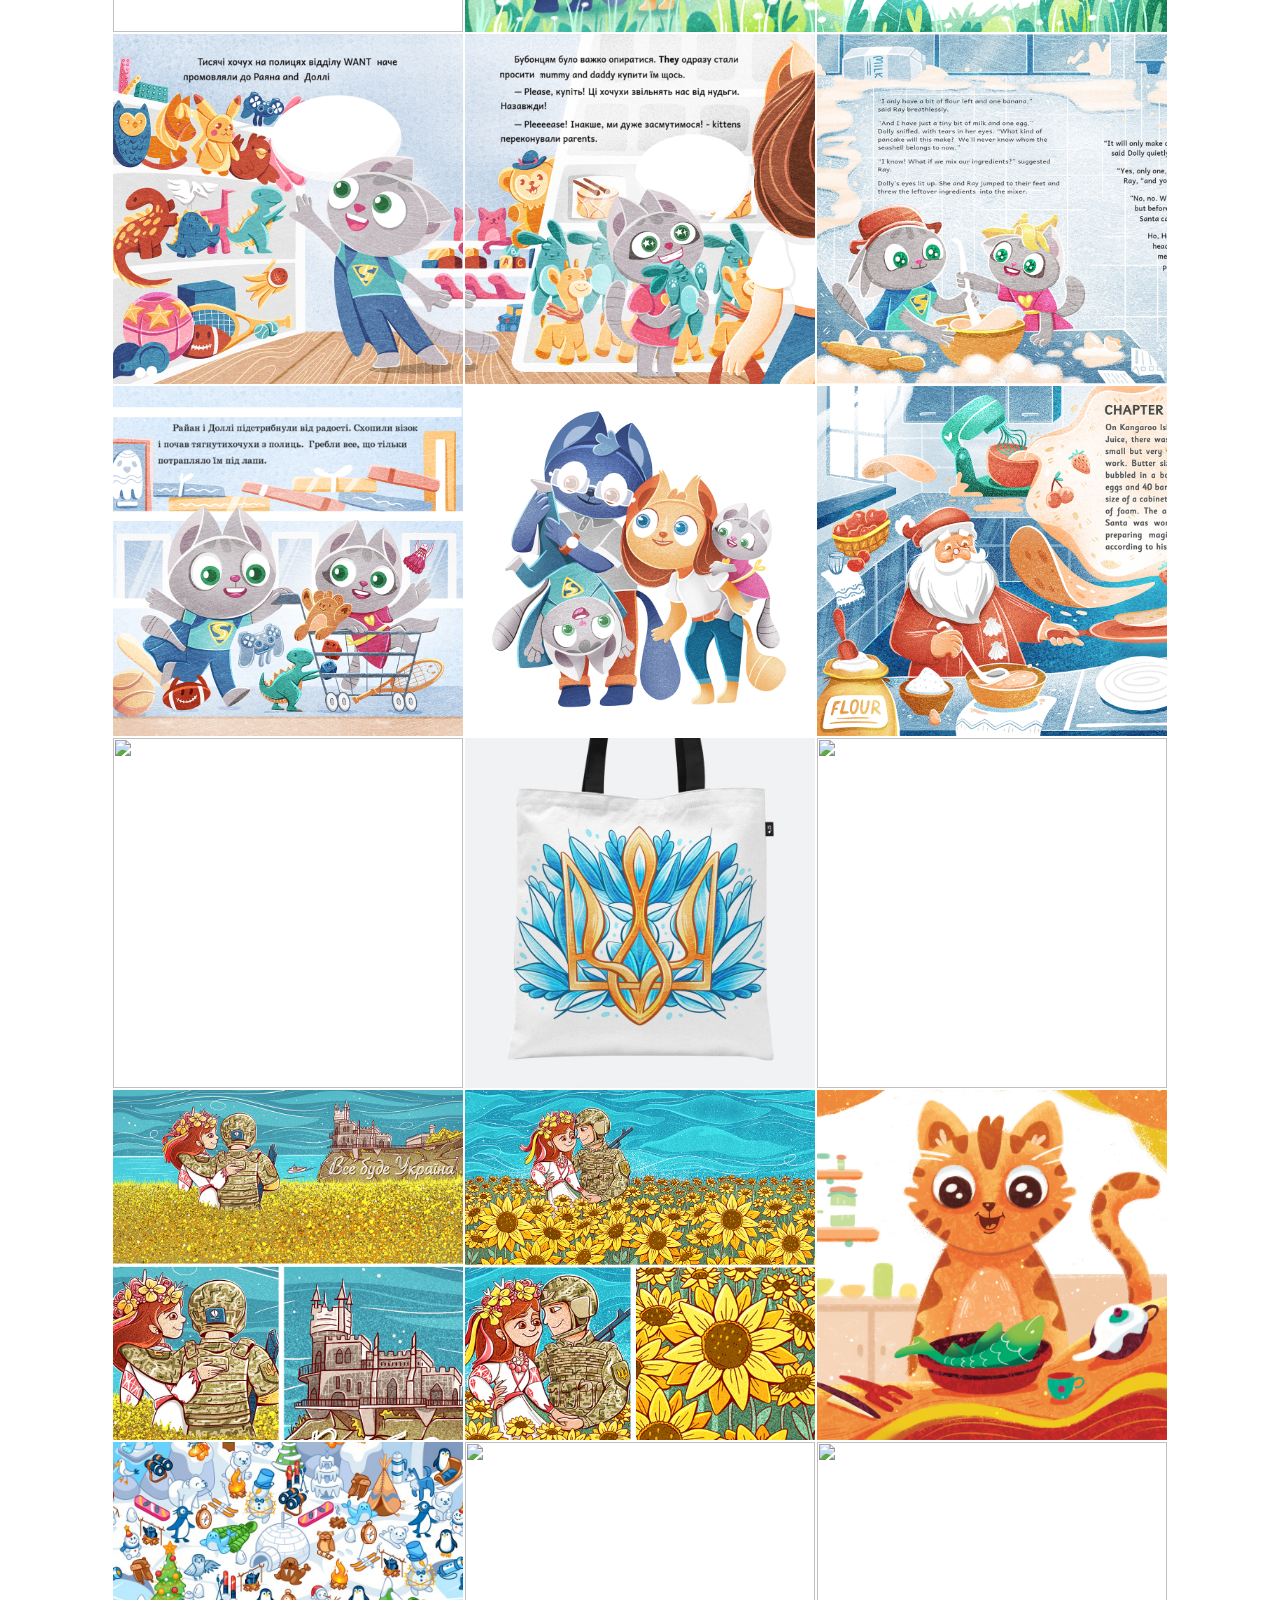
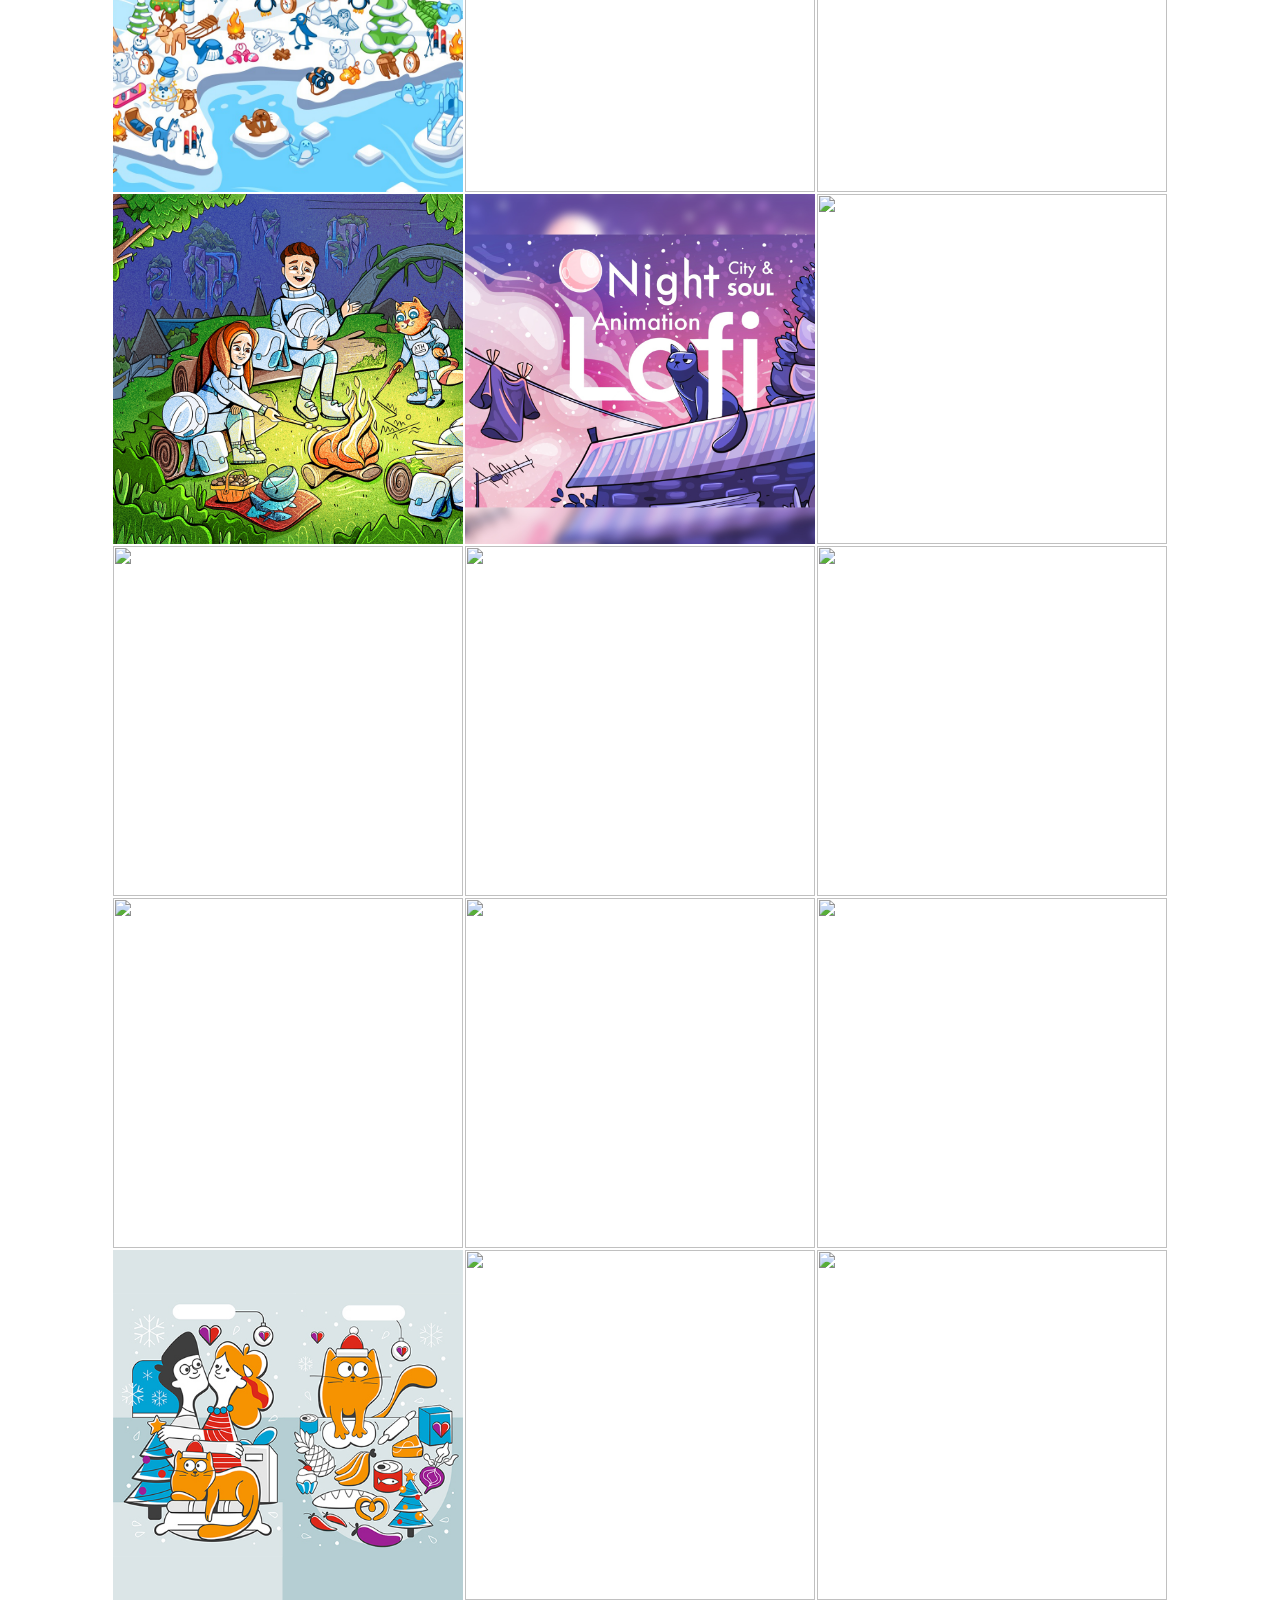
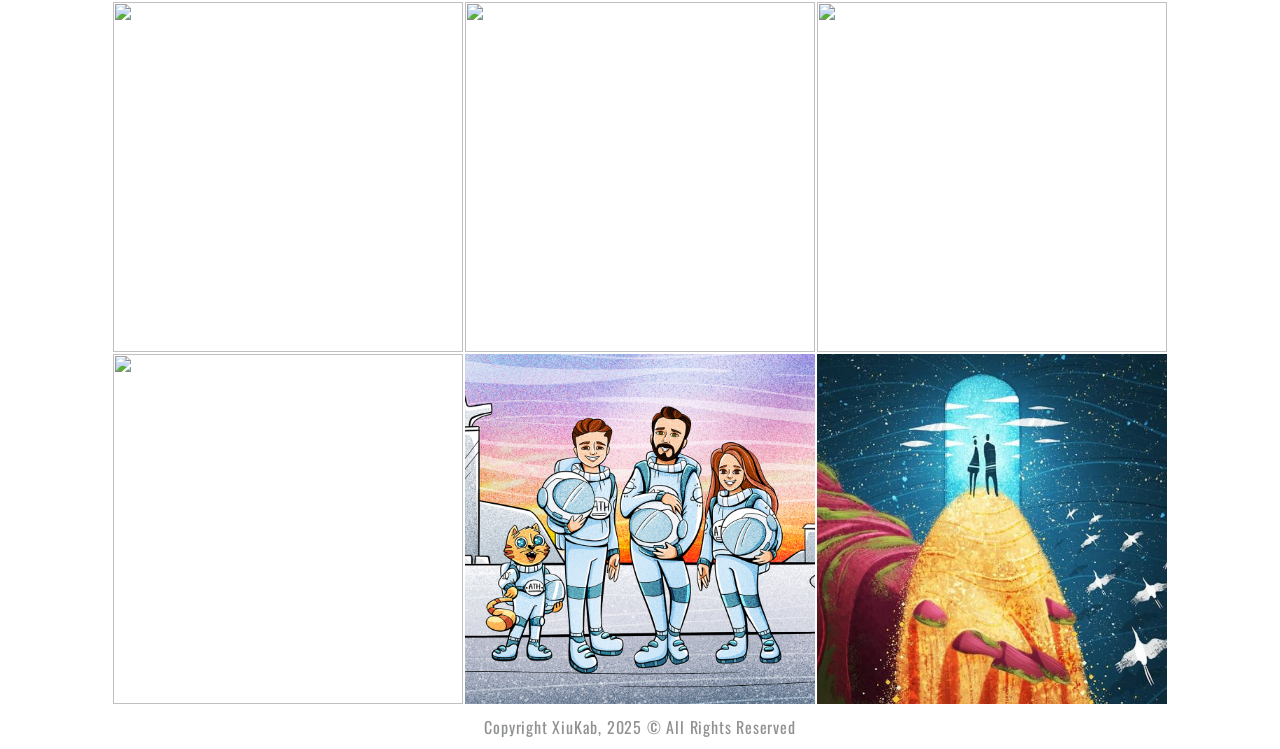
==== commit 1935e596: "Update index.html" ====
--- a/index.html
+++ b/index.html
@@ -61,8 +61,8 @@
 <div class="block-container"><img src="img0/2.jpg"/></div>
 <div class="block-container"><img src="img0/3.jpg"/></div>				
 <div class="block-container"><img src="img0/4.jpg"/></div>	
+<div class="block-container"><img src="img0/6.jpg"/></div>	
 <div class="block-container"><img src="img0/5.jpg"/></div>	
-<div class="block-container"><img src="img0/6.jpg"/></div>	
 <div class="block-container"><img src="img0/7.jpg"/></div>	
 <div class="block-container"><img src="img0/8.jpg"/></div>	
 <div class="block-container"><img src="img0/9.jpg"/></div>
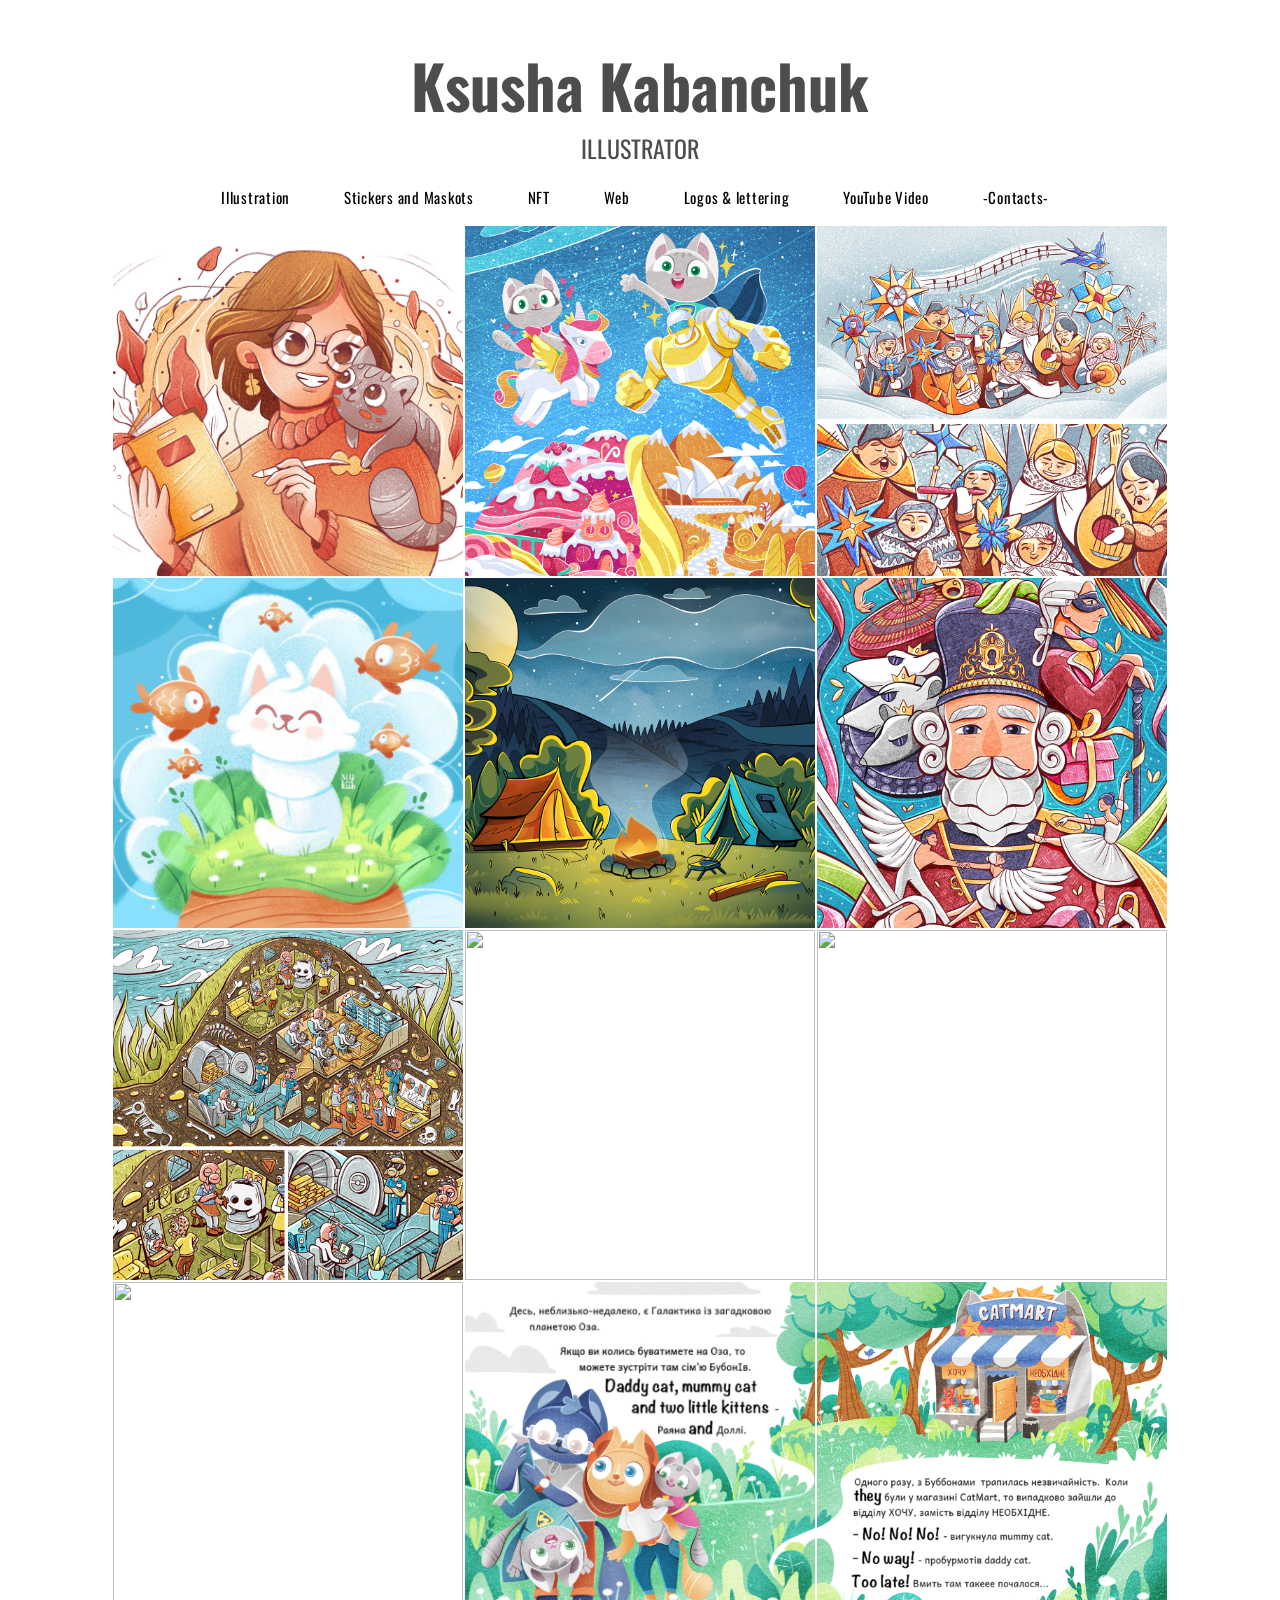
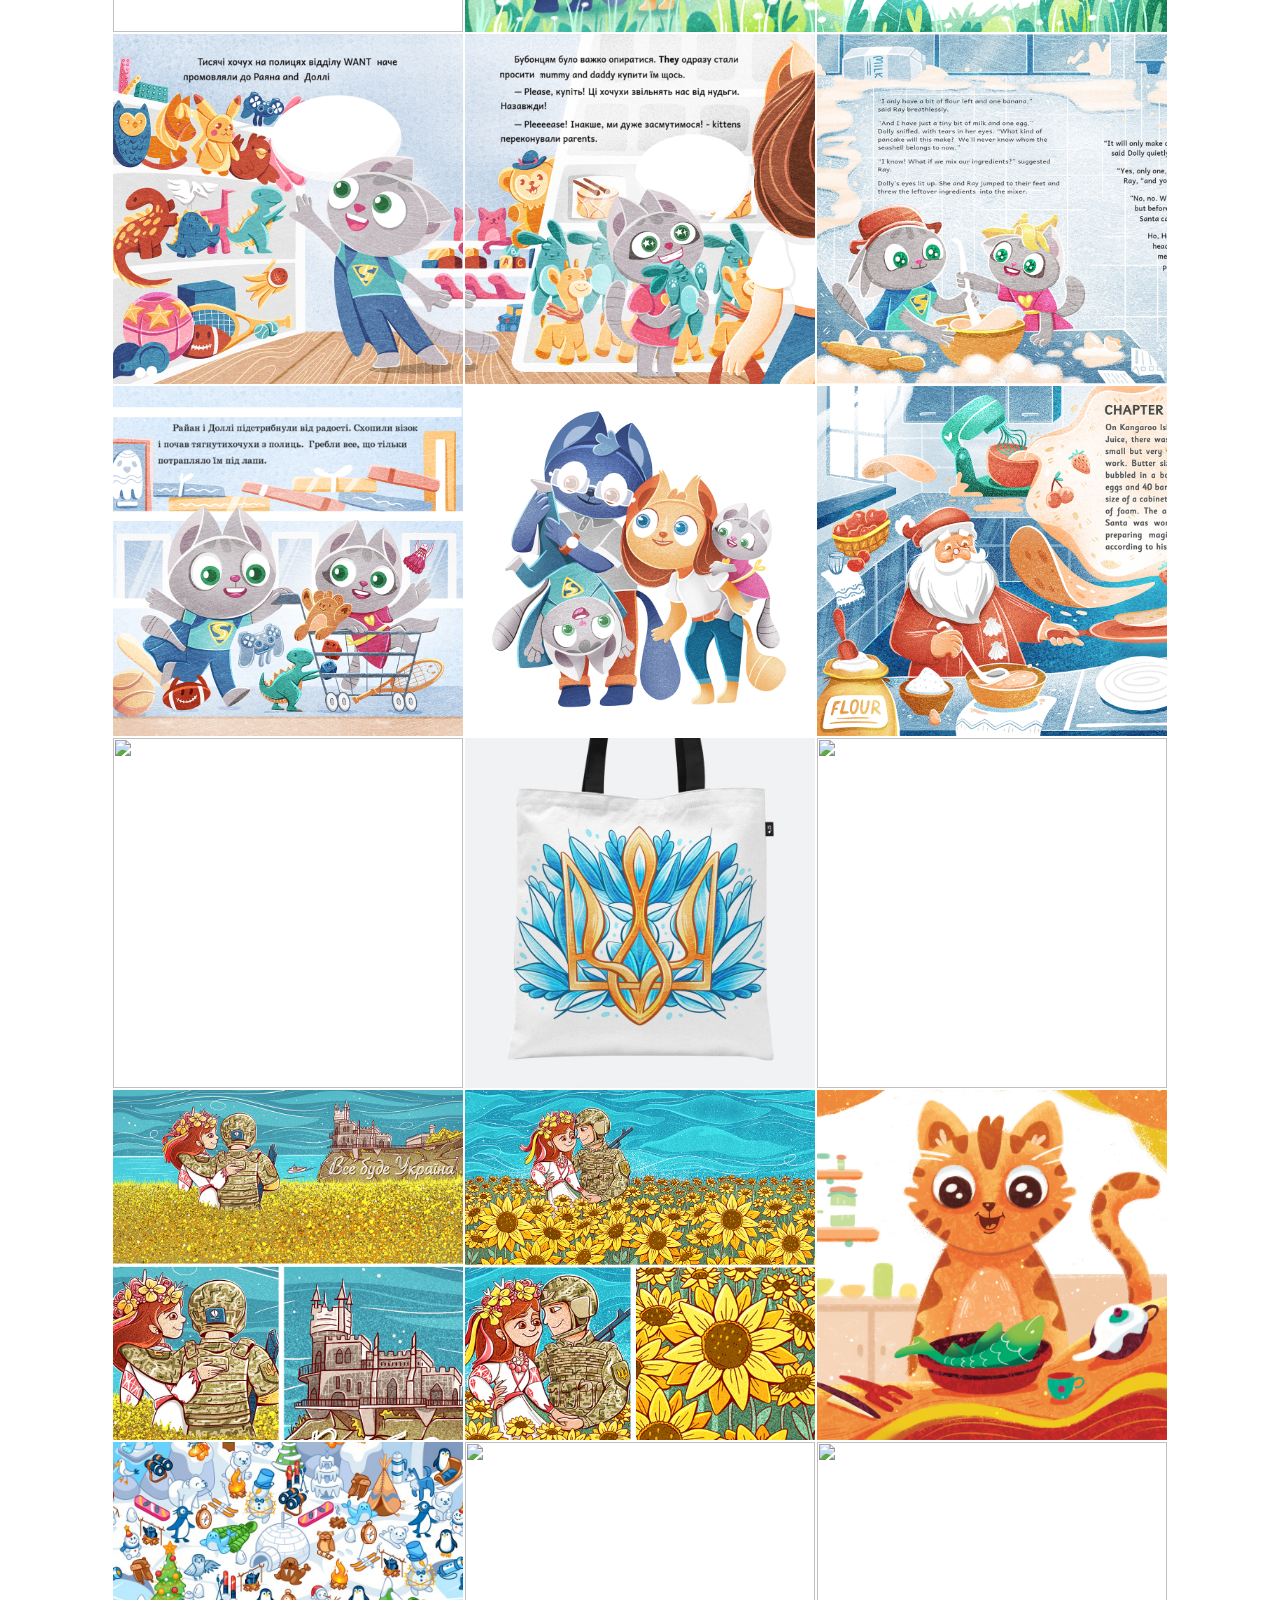
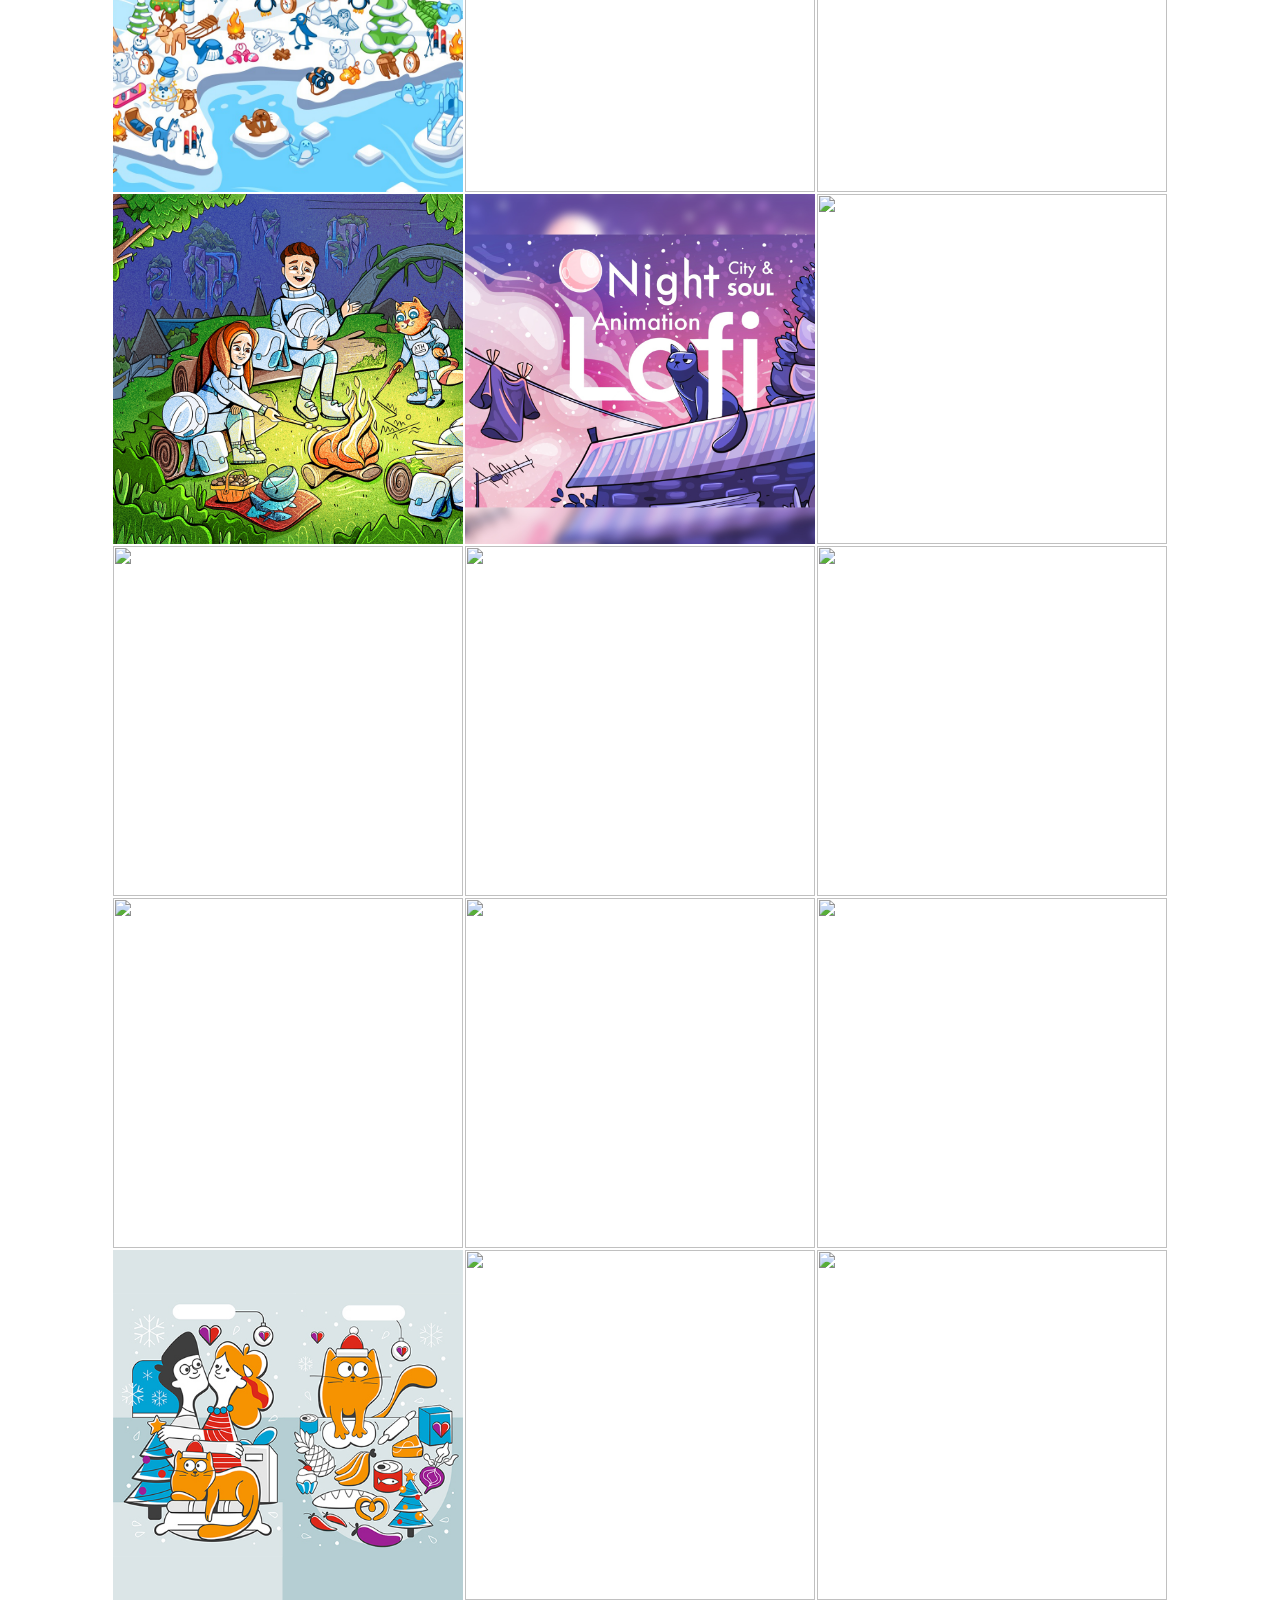
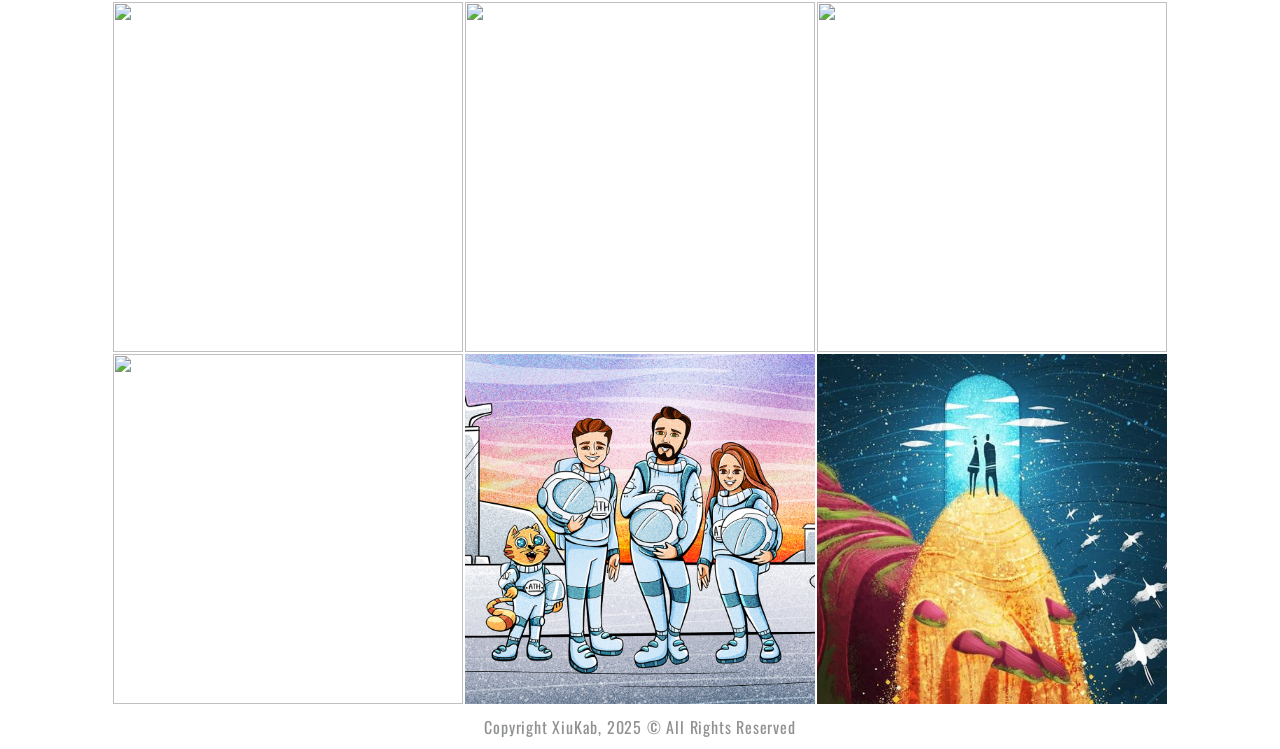
==== commit 6300cae2: "Update index.html" ====
--- a/index.html
+++ b/index.html
@@ -62,7 +62,7 @@
 <div class="block-container"><img src="img0/3.jpg"/></div>				
 <div class="block-container"><img src="img0/4.jpg"/></div>	
 <div class="block-container"><img src="img0/6.jpg"/></div>	
-<div class="block-container"><img src="img0/5.jpg"/></div>	
+<div class="block-container"><img src="img0/5.JPG"/></div>	
 <div class="block-container"><img src="img0/7.jpg"/></div>	
 <div class="block-container"><img src="img0/8.jpg"/></div>	
 <div class="block-container"><img src="img0/9.jpg"/></div>
@@ -87,14 +87,14 @@
 <div class="block-container"><img src="img0/28.jpg"/></div>	
 <div class="block-container"><img src="img0/29.jpg"/></div>
 <div class="block-container"><img src="img0/30.jpg"/></div>
-<div class="block-container"><img src="img0/31.jpg"/></div>
+<div class="block-container"><img src="img0/31.png"/></div>
 <div class="block-container"><img src="img0/32.jpg"/></div>
 <div class="block-container"><img src="img0/33.jpg"/></div>				
 <div class="block-container"><img src="img0/34.jpg"/></div>	
 <div class="block-container"><img src="img0/35.jpg"/></div>	
 <div class="block-container"><img src="img0/36.jpg"/></div>	
 <div class="block-container"><img src="img0/37.jpg"/></div>	
-<div class="block-container"><img src="img0/38.jpg"/></div>	
+<div class="block-container"><img src="img0/38.png"/></div>	
 <div class="block-container"><img src="img0/39.jpg"/></div>
 <div class="block-container"><img src="img0/40.jpg"/></div>
 <div class="block-container"><img src="img0/41.jpg"/></div>
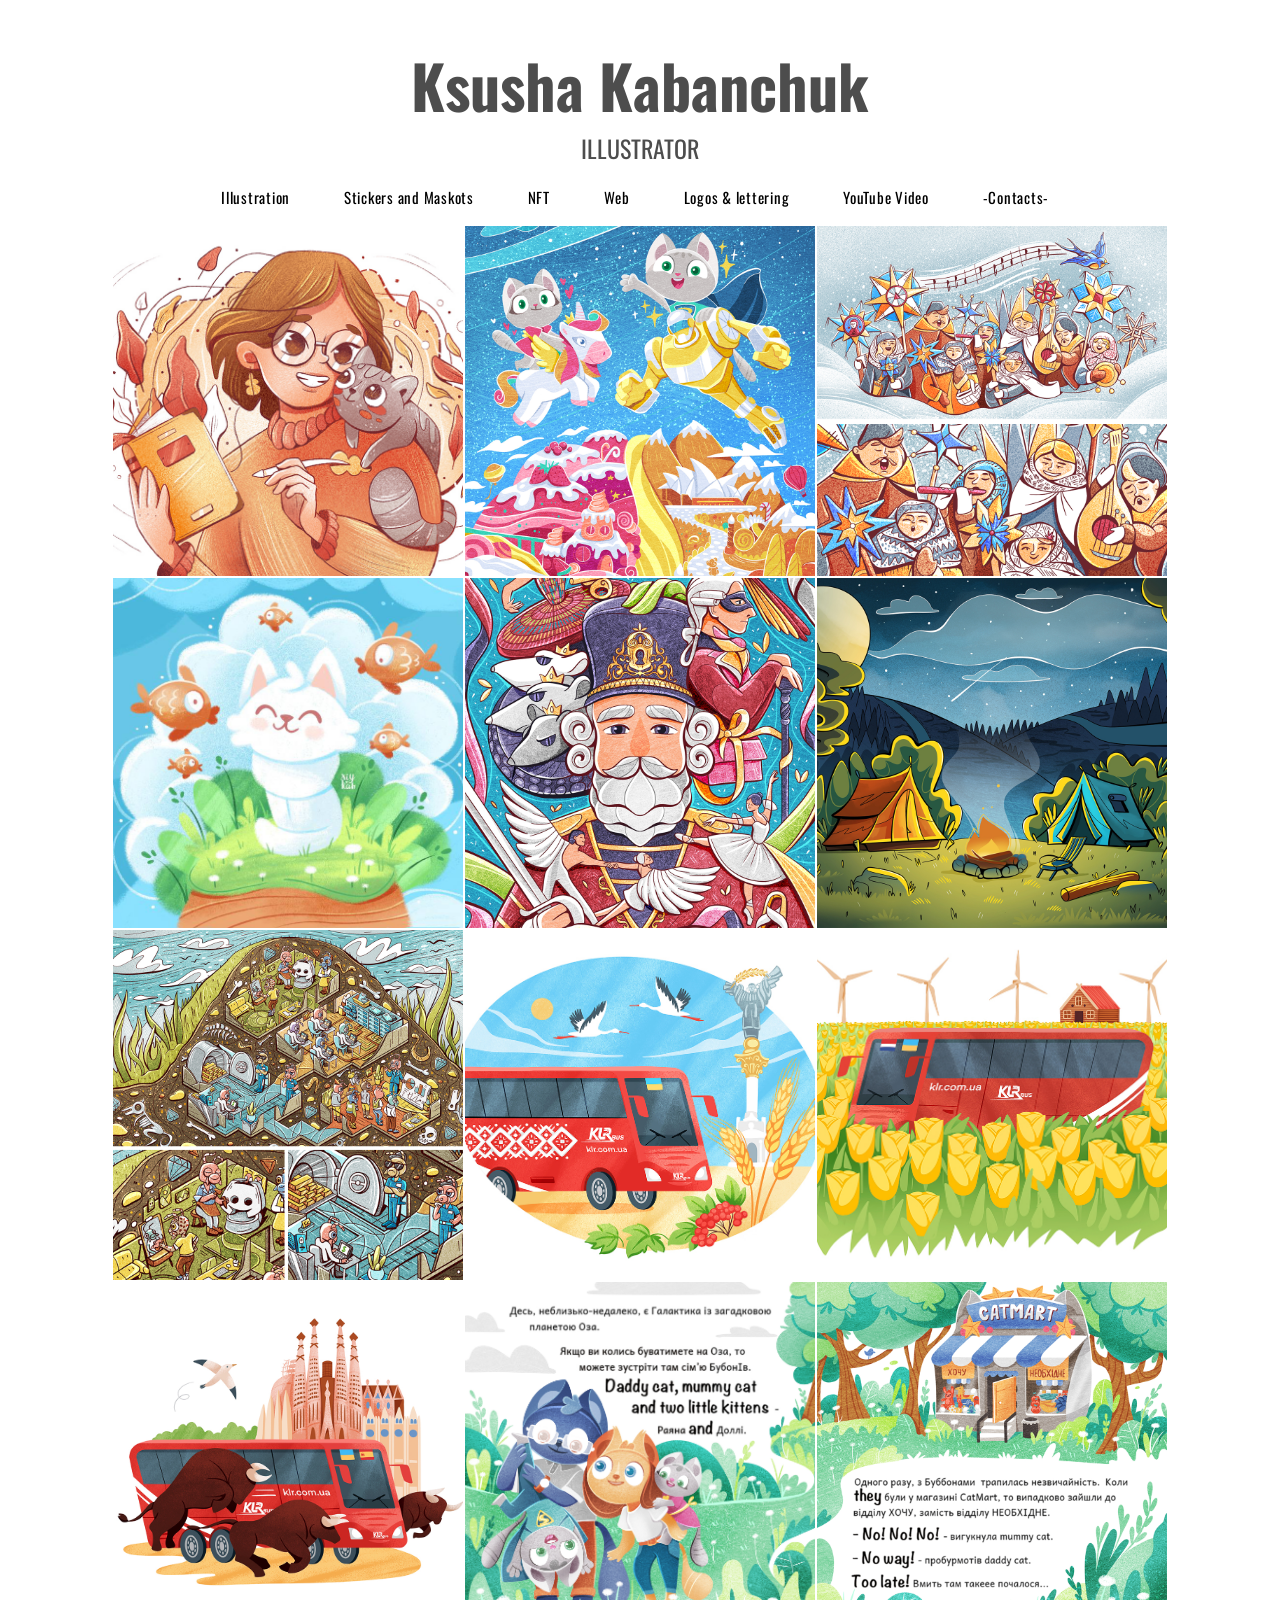
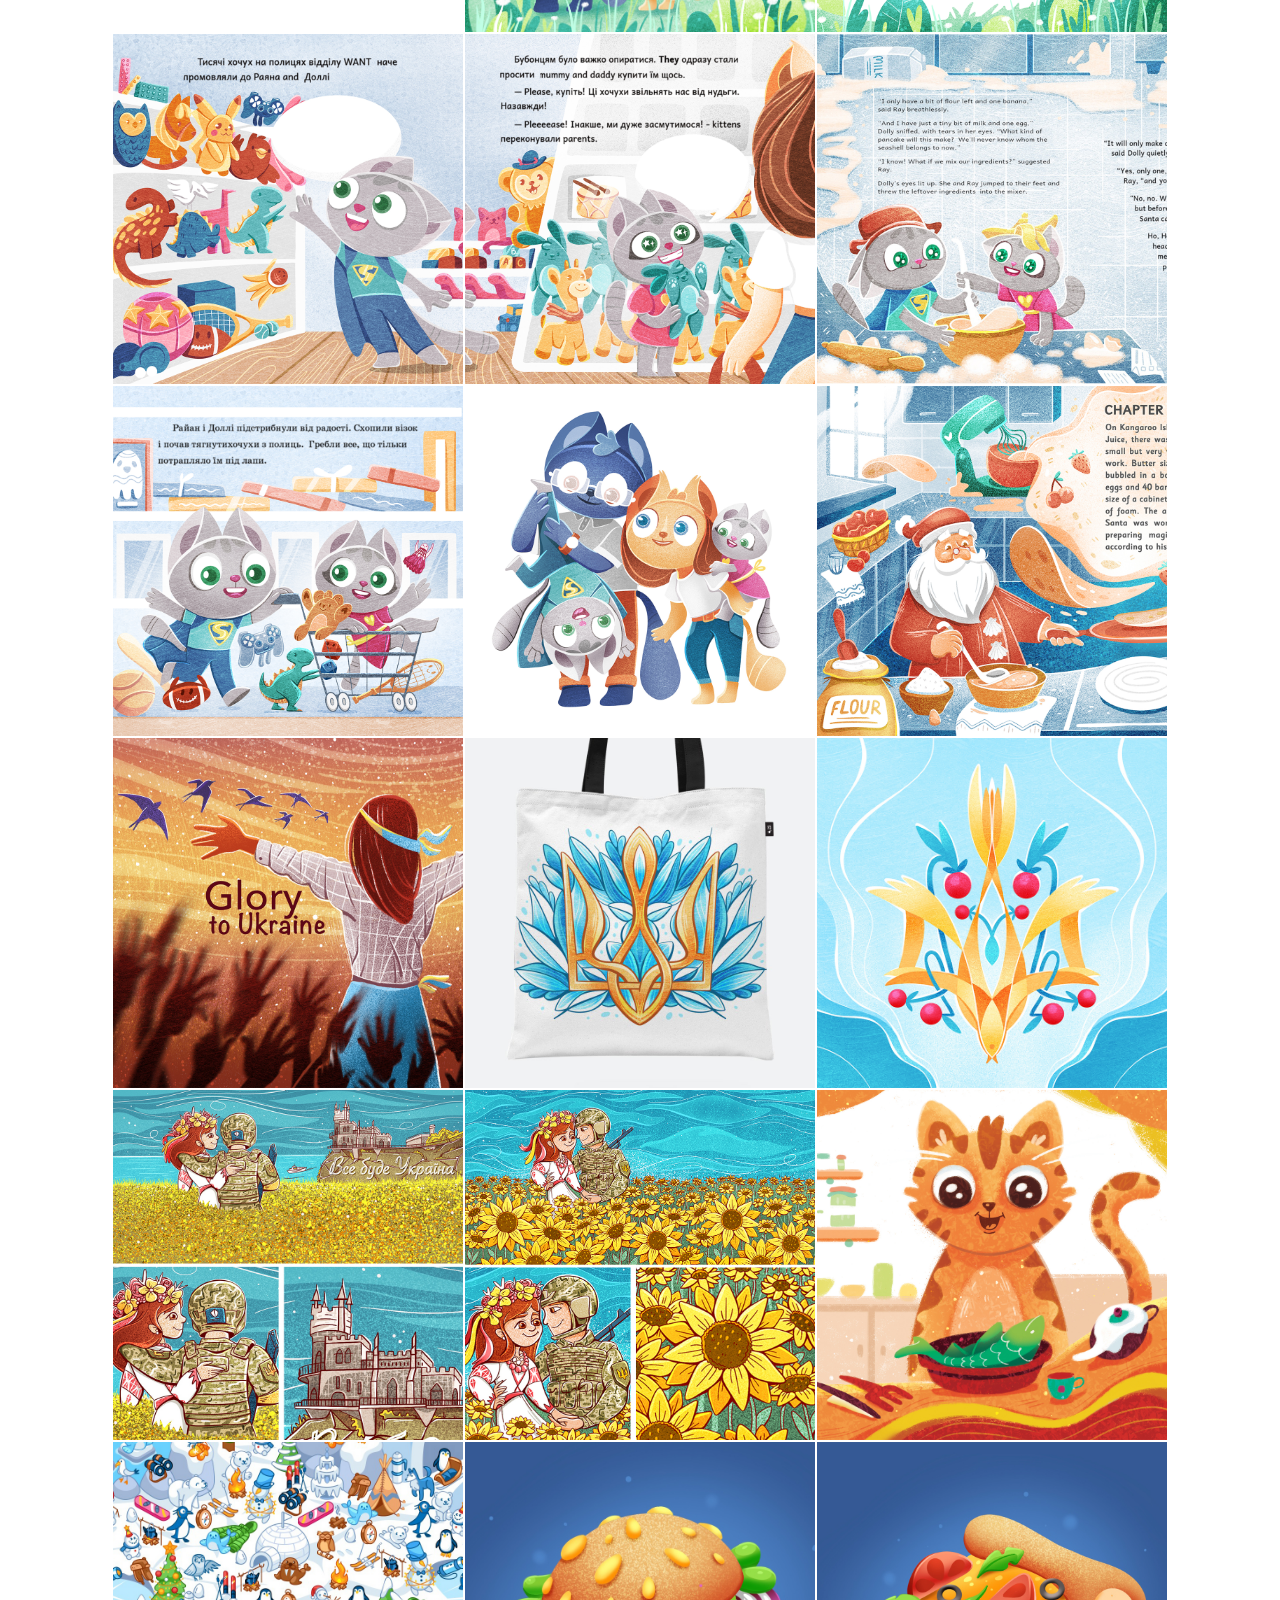
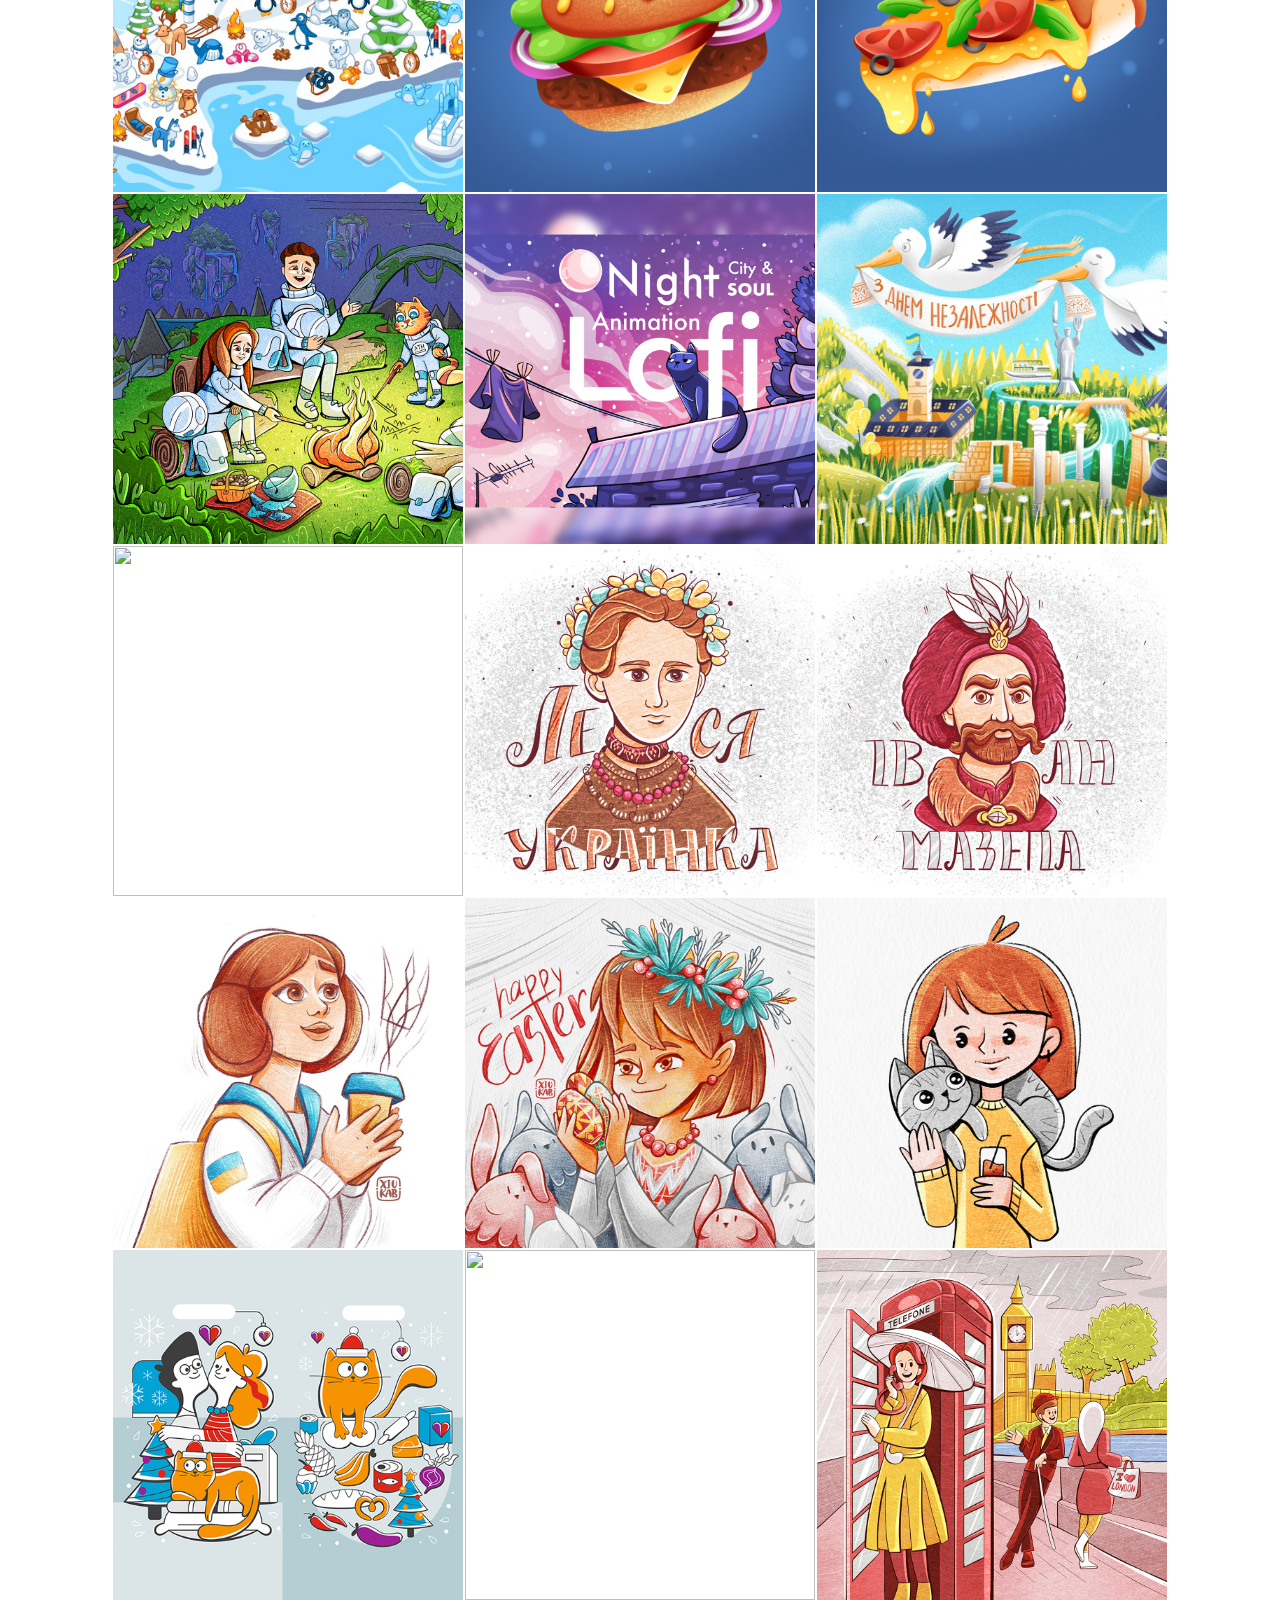
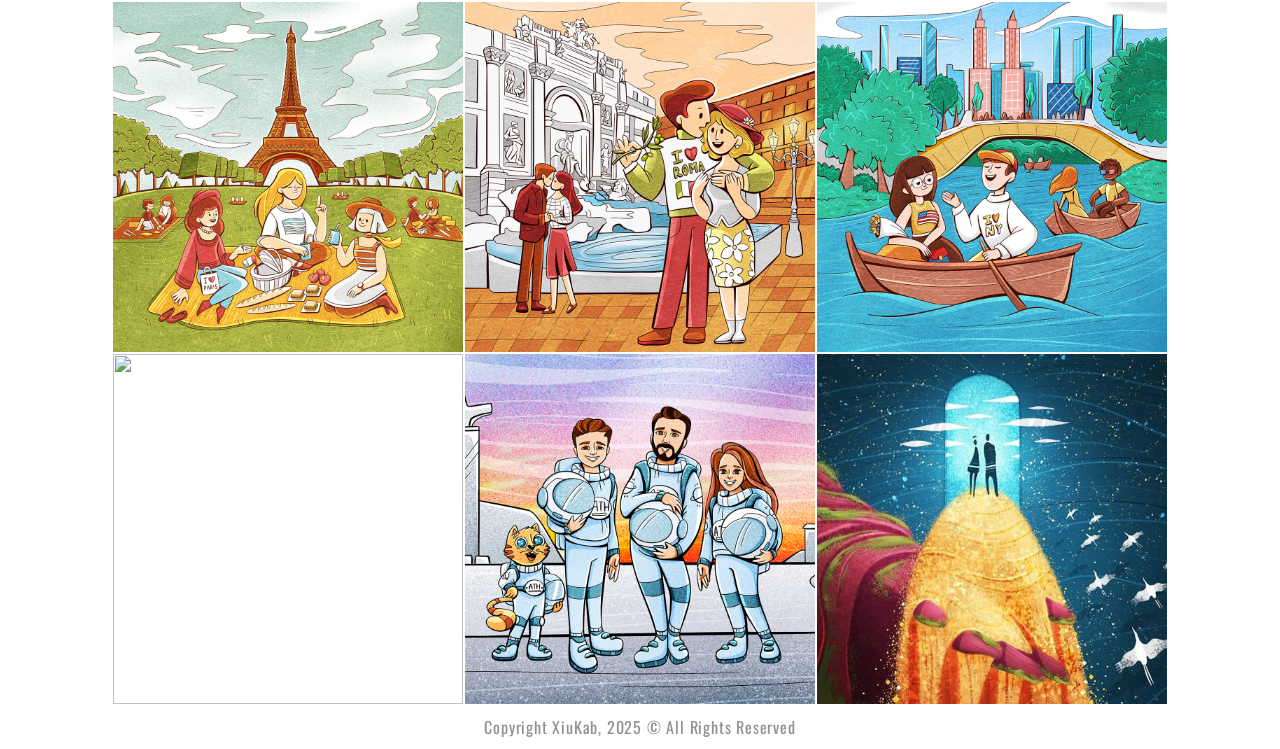
==== commit ba7ad9c2: "Update index.html" ====
--- a/index.html
+++ b/index.html
@@ -61,12 +61,12 @@
 <div class="block-container"><img src="img0/2.jpg"/></div>
 <div class="block-container"><img src="img0/3.jpg"/></div>				
 <div class="block-container"><img src="img0/4.jpg"/></div>	
+<div class="block-container"><img src="img0/5.JPG"/></div>	
 <div class="block-container"><img src="img0/6.jpg"/></div>	
-<div class="block-container"><img src="img0/5.JPG"/></div>	
 <div class="block-container"><img src="img0/7.jpg"/></div>	
-<div class="block-container"><img src="img0/8.jpg"/></div>	
-<div class="block-container"><img src="img0/9.jpg"/></div>
-<div class="block-container"><img src="img0/10.jpg"/></div>
+<div class="block-container"><img src="img0/8.JPG"/></div>	
+<div class="block-container"><img src="img0/9.JPG"/></div>
+<div class="block-container"><img src="img0/10.JPG"/></div>
 <div class="block-container"><img src="img0/11.jpg"/></div>
 <div class="block-container"><img src="img0/12.jpg"/></div>
 <div class="block-container"><img src="img0/13.jpg"/></div>				
@@ -75,30 +75,30 @@
 <div class="block-container"><img src="img0/16.jpg"/></div>	
 <div class="block-container"><img src="img0/17.jpg"/></div>	
 <div class="block-container"><img src="img0/18.jpg"/></div>	
-<div class="block-container"><img src="img0/19.jpg"/></div>
+<div class="block-container"><img src="img0/19.JPG"/></div>
 <div class="block-container"><img src="img0/20.jpg"/></div>
-<div class="block-container"><img src="img0/21.jpg"/></div>
+<div class="block-container"><img src="img0/21.JPG"/></div>
 <div class="block-container"><img src="img0/22.jpg"/></div>
 <div class="block-container"><img src="img0/23.jpg"/></div>				
 <div class="block-container"><img src="img0/24.jpg"/></div>	
 <div class="block-container"><img src="img0/25.jpg"/></div>	
-<div class="block-container"><img src="img0/26.jpg"/></div>	
-<div class="block-container"><img src="img0/27.jpg"/></div>	
+<div class="block-container"><img src="img0/26.JPG"/></div>	
+<div class="block-container"><img src="img0/27.JPG"/></div>	
 <div class="block-container"><img src="img0/28.jpg"/></div>	
 <div class="block-container"><img src="img0/29.jpg"/></div>
-<div class="block-container"><img src="img0/30.jpg"/></div>
+<div class="block-container"><img src="img0/30.JPG"/></div>
 <div class="block-container"><img src="img0/31.png"/></div>
-<div class="block-container"><img src="img0/32.jpg"/></div>
-<div class="block-container"><img src="img0/33.jpg"/></div>				
-<div class="block-container"><img src="img0/34.jpg"/></div>	
-<div class="block-container"><img src="img0/35.jpg"/></div>	
-<div class="block-container"><img src="img0/36.jpg"/></div>	
+<div class="block-container"><img src="img0/32.JPG"/></div>
+<div class="block-container"><img src="img0/33.JPG"/></div>				
+<div class="block-container"><img src="img0/34.JPG"/></div>	
+<div class="block-container"><img src="img0/35.JPG"/></div>	
+<div class="block-container"><img src="img0/36.JPG"/></div>	
 <div class="block-container"><img src="img0/37.jpg"/></div>	
 <div class="block-container"><img src="img0/38.png"/></div>	
-<div class="block-container"><img src="img0/39.jpg"/></div>
-<div class="block-container"><img src="img0/40.jpg"/></div>
-<div class="block-container"><img src="img0/41.jpg"/></div>
-<div class="block-container"><img src="img0/42.jpg"/></div>
+<div class="block-container"><img src="img0/39.JPG"/></div>
+<div class="block-container"><img src="img0/40.JPG"/></div>
+<div class="block-container"><img src="img0/41.JPG"/></div>
+<div class="block-container"><img src="img0/42.JPG"/></div>
 <div class="block-container"><img src="img0/43.jpg"/></div>				
 <div class="block-container"><img src="img0/44.jpg"/></div>	
 <div class="block-container"><img src="img0/45.jpg"/></div>	
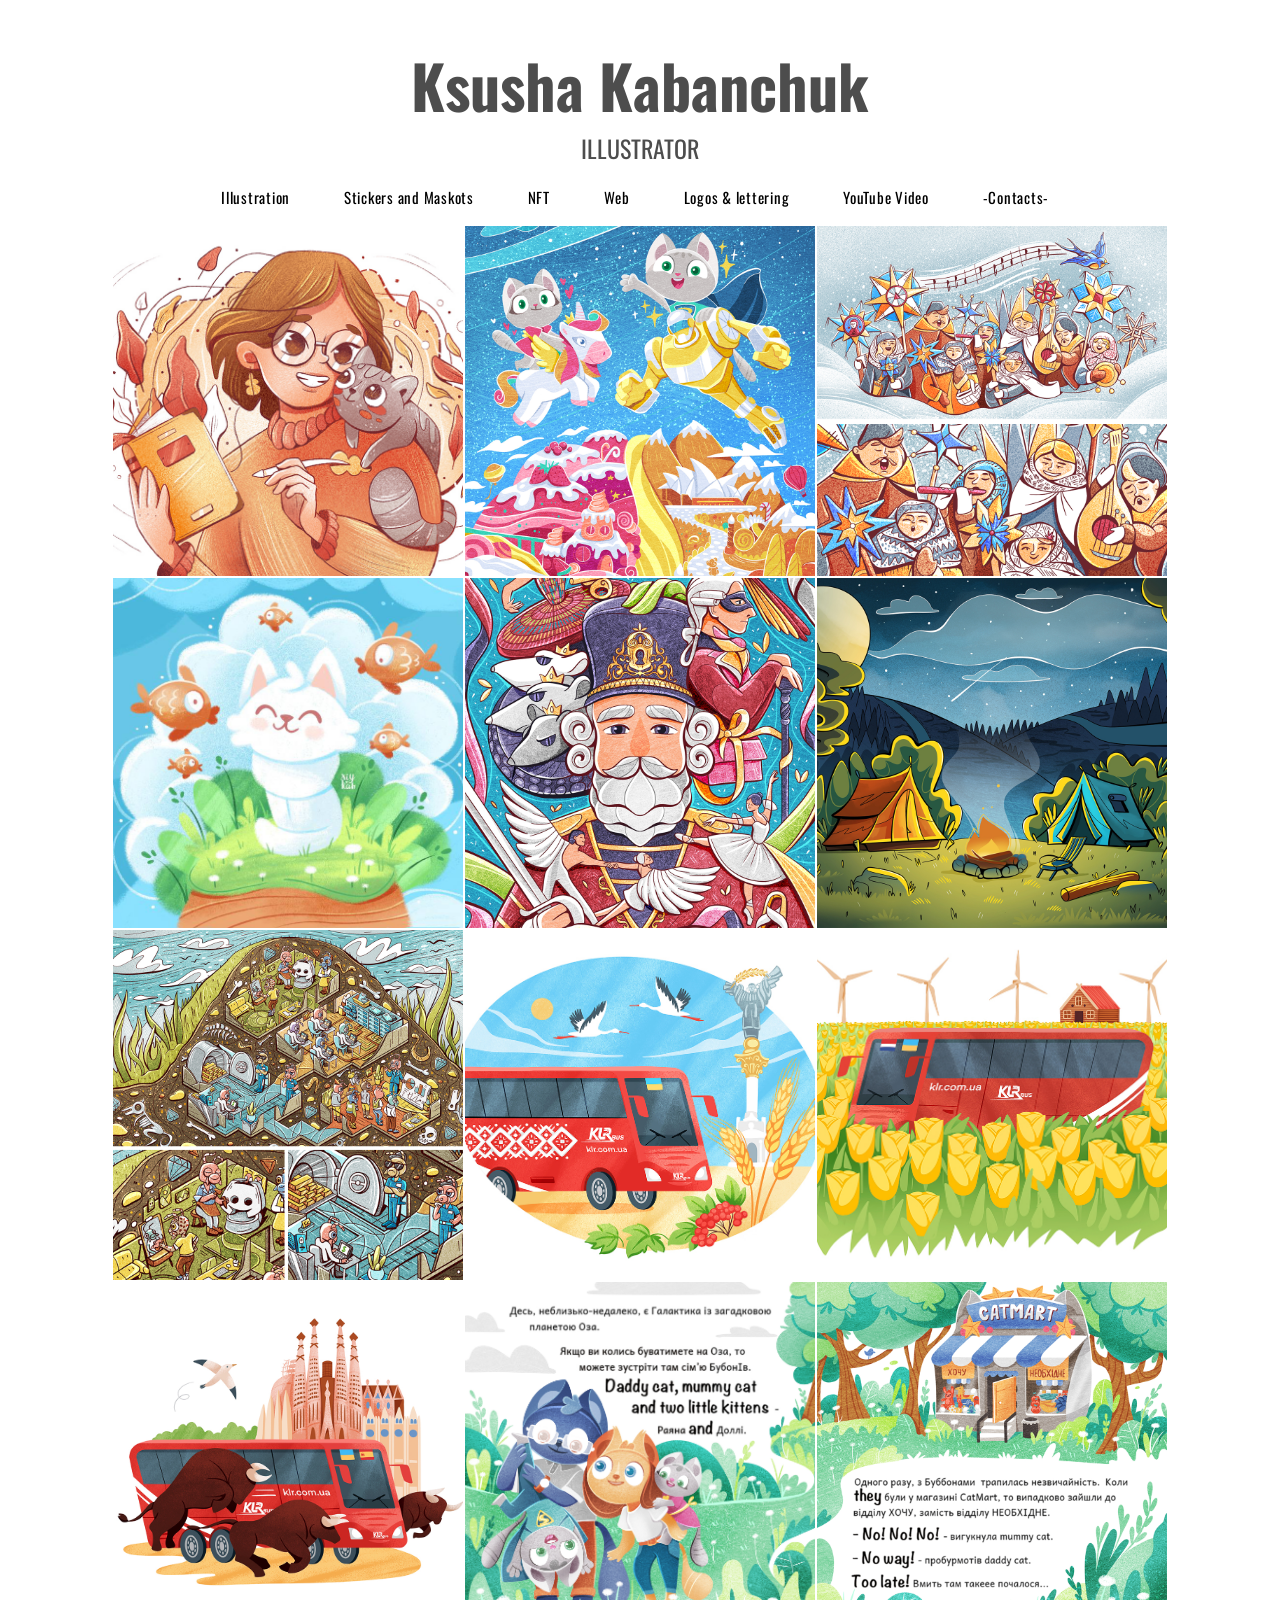
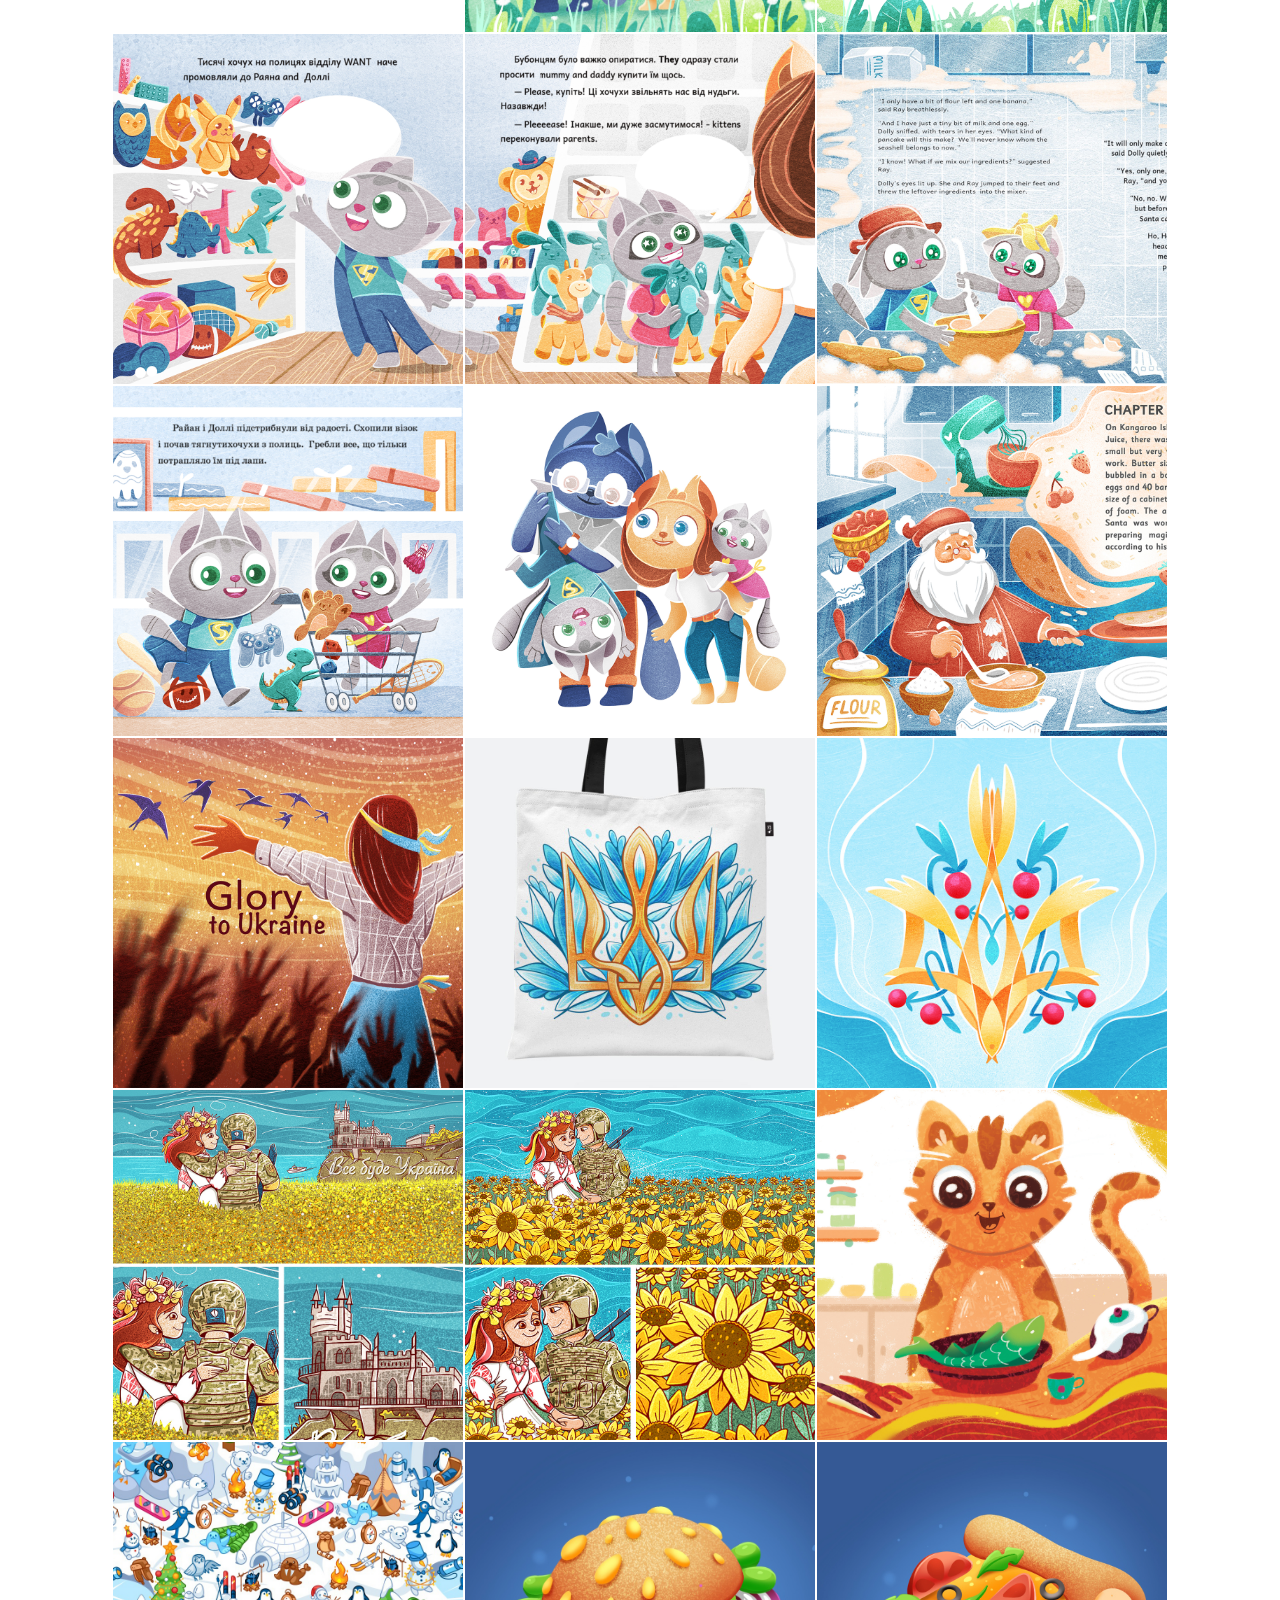
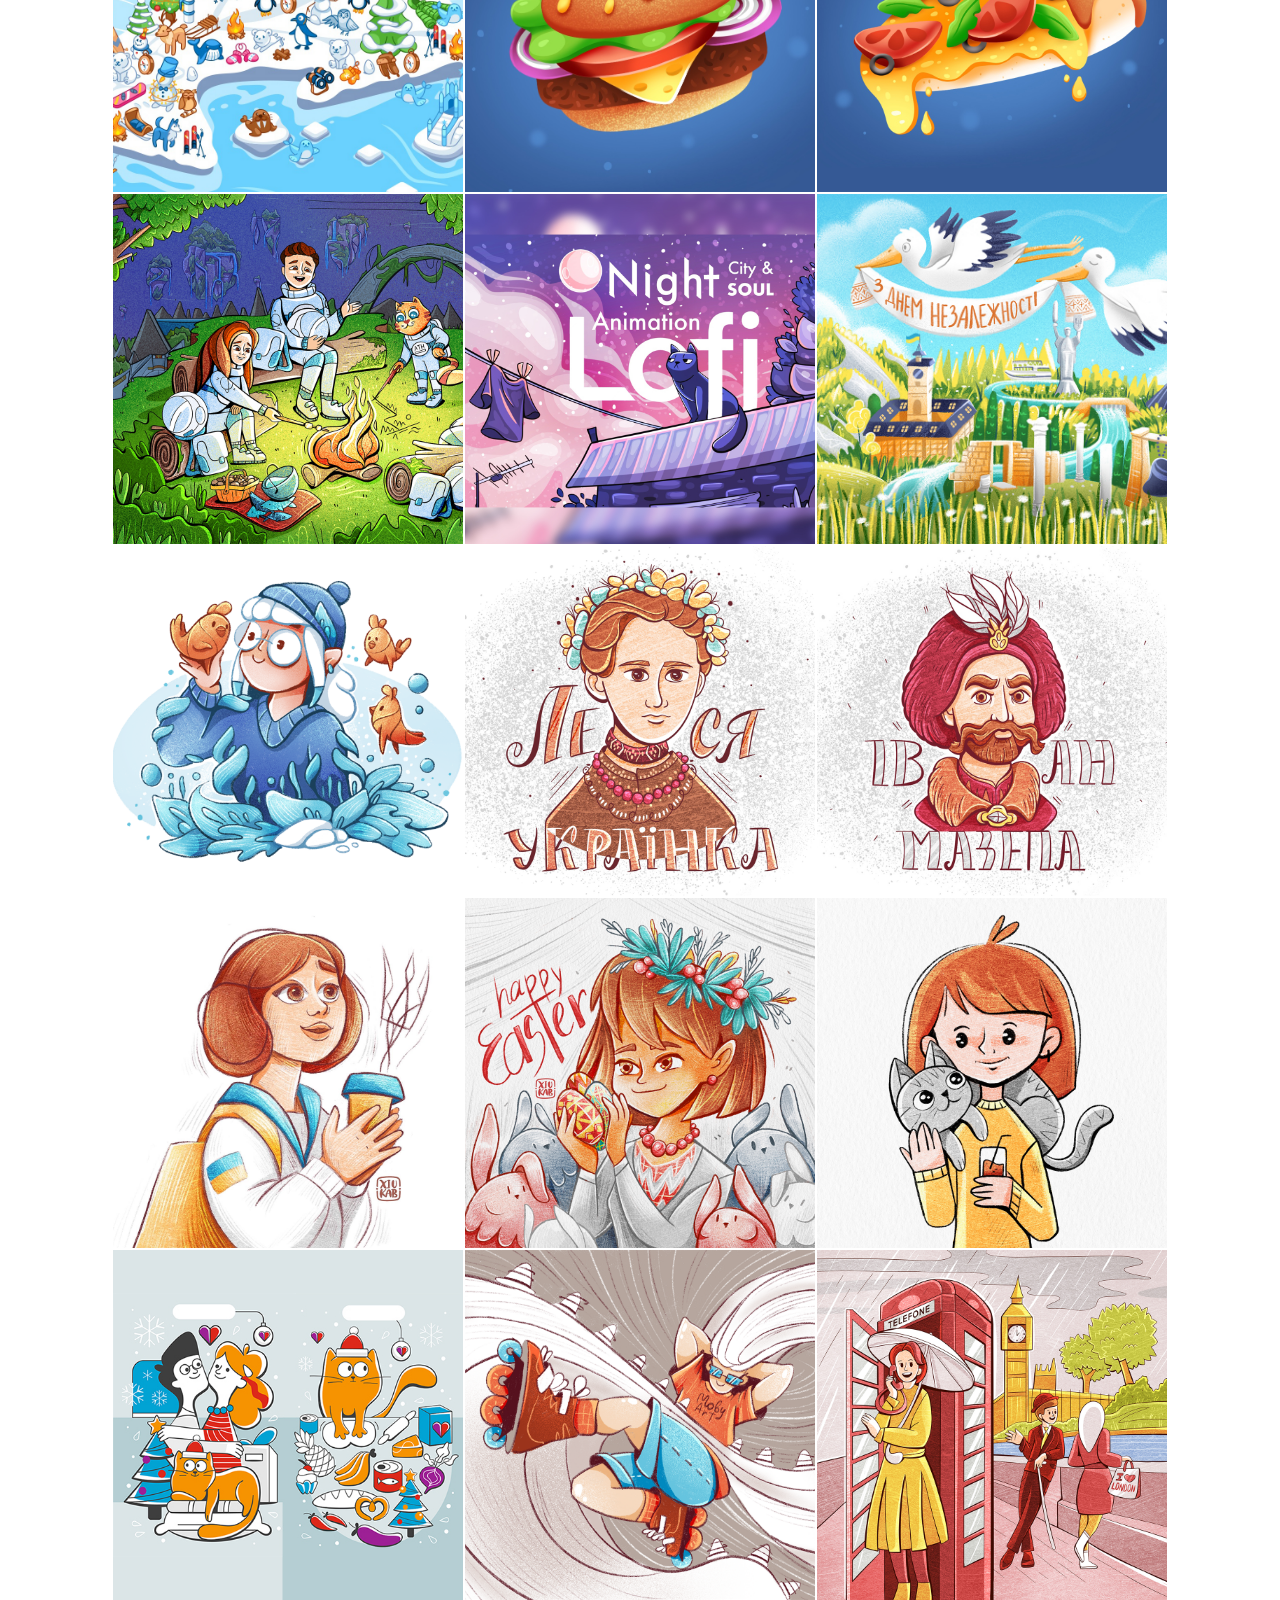
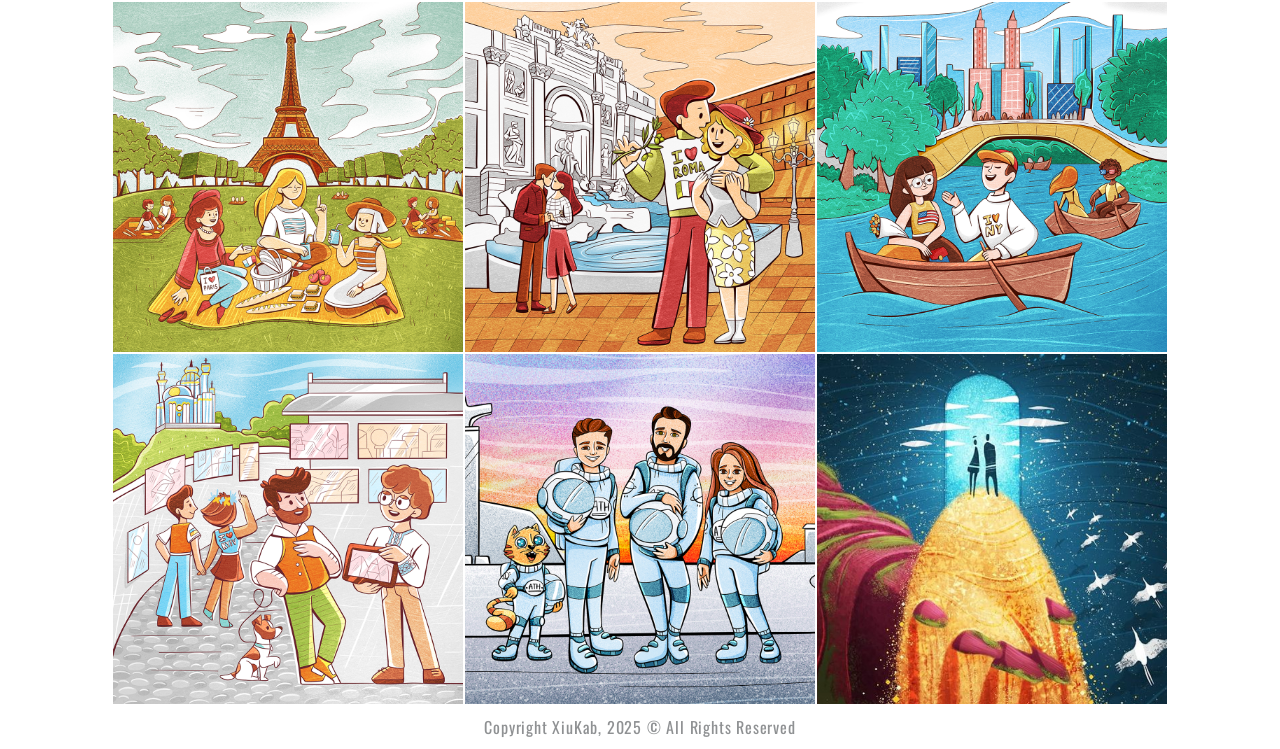
==== commit 0eb8acd6: "Update index.html" ====
--- a/index.html
+++ b/index.html
@@ -87,19 +87,19 @@
 <div class="block-container"><img src="img0/28.jpg"/></div>	
 <div class="block-container"><img src="img0/29.jpg"/></div>
 <div class="block-container"><img src="img0/30.JPG"/></div>
-<div class="block-container"><img src="img0/31.png"/></div>
+<div class="block-container"><img src="img0/31.PNG"/></div>
 <div class="block-container"><img src="img0/32.JPG"/></div>
 <div class="block-container"><img src="img0/33.JPG"/></div>				
 <div class="block-container"><img src="img0/34.JPG"/></div>	
 <div class="block-container"><img src="img0/35.JPG"/></div>	
 <div class="block-container"><img src="img0/36.JPG"/></div>	
 <div class="block-container"><img src="img0/37.jpg"/></div>	
-<div class="block-container"><img src="img0/38.png"/></div>	
+<div class="block-container"><img src="img0/38.PNG"/></div>	
 <div class="block-container"><img src="img0/39.JPG"/></div>
 <div class="block-container"><img src="img0/40.JPG"/></div>
 <div class="block-container"><img src="img0/41.JPG"/></div>
 <div class="block-container"><img src="img0/42.JPG"/></div>
-<div class="block-container"><img src="img0/43.jpg"/></div>				
+<div class="block-container"><img src="img0/43.JPG"/></div>				
 <div class="block-container"><img src="img0/44.jpg"/></div>	
 <div class="block-container"><img src="img0/45.jpg"/></div>	
 
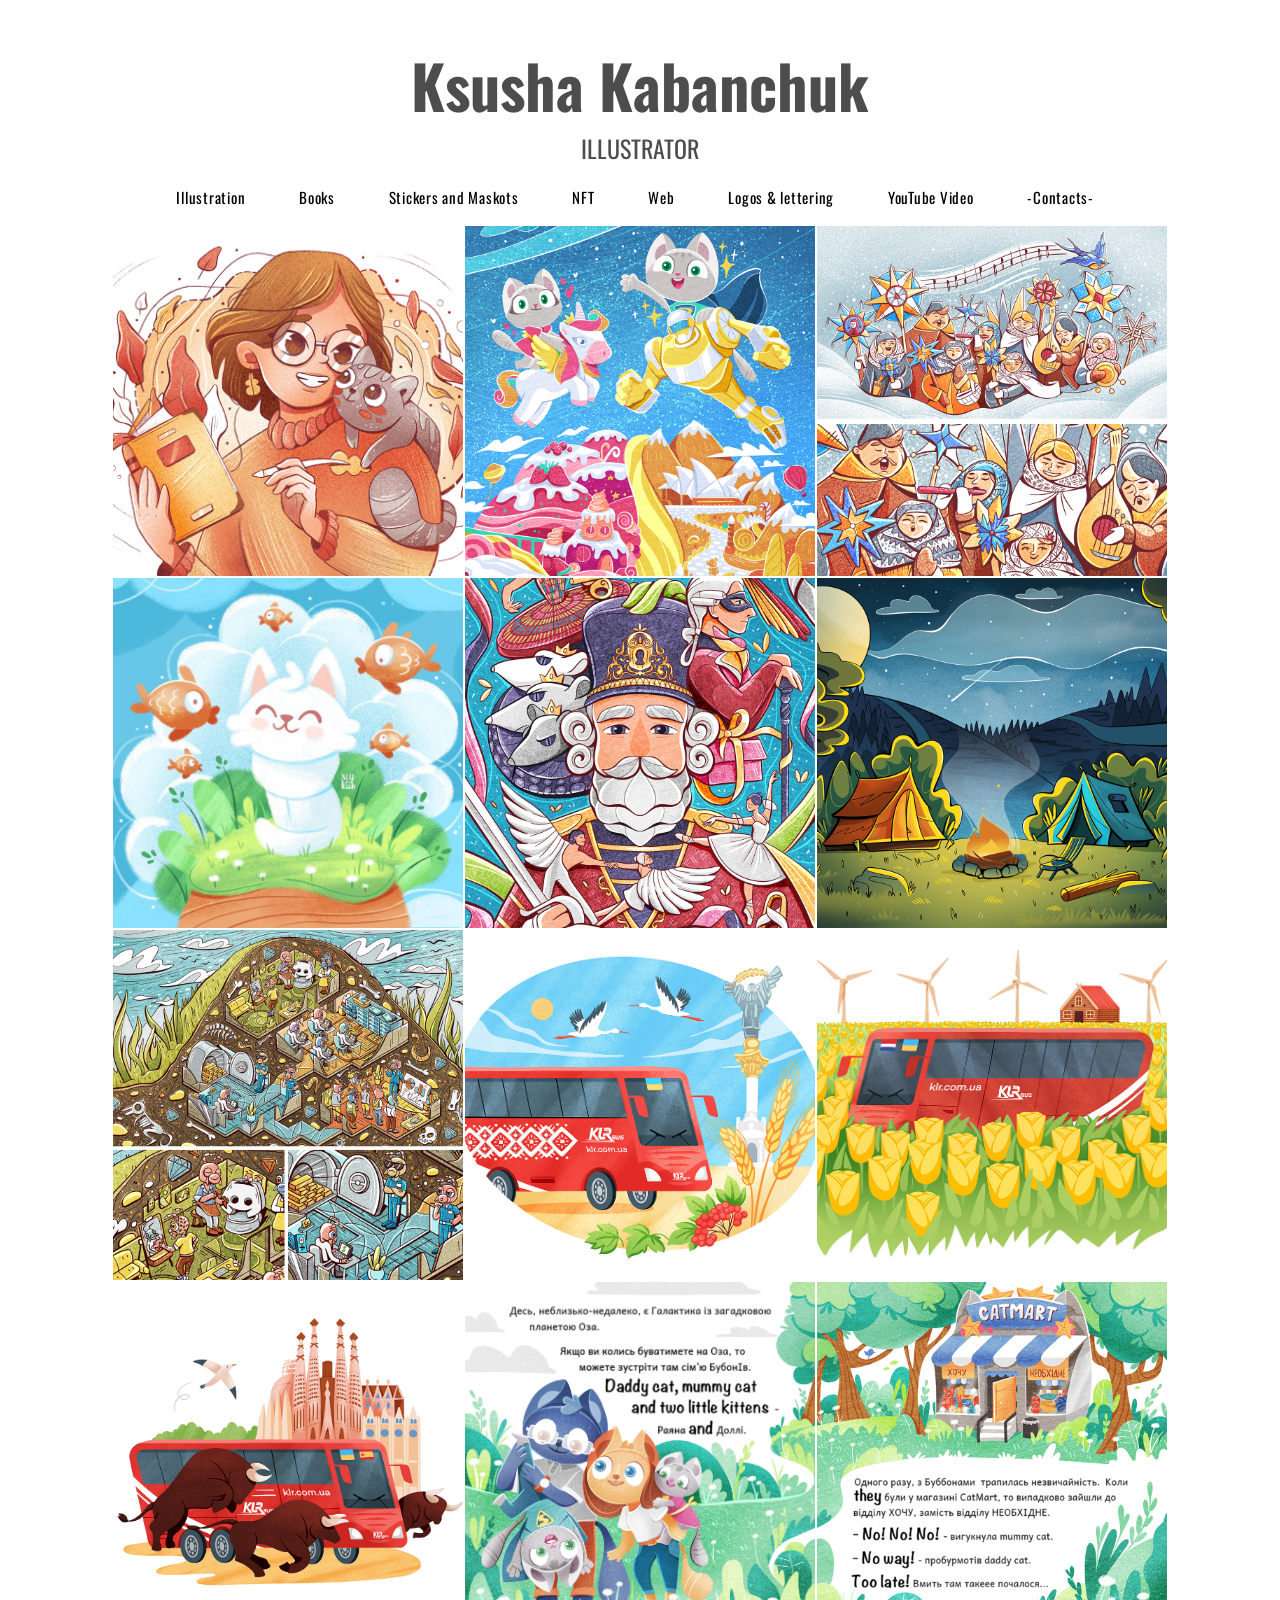
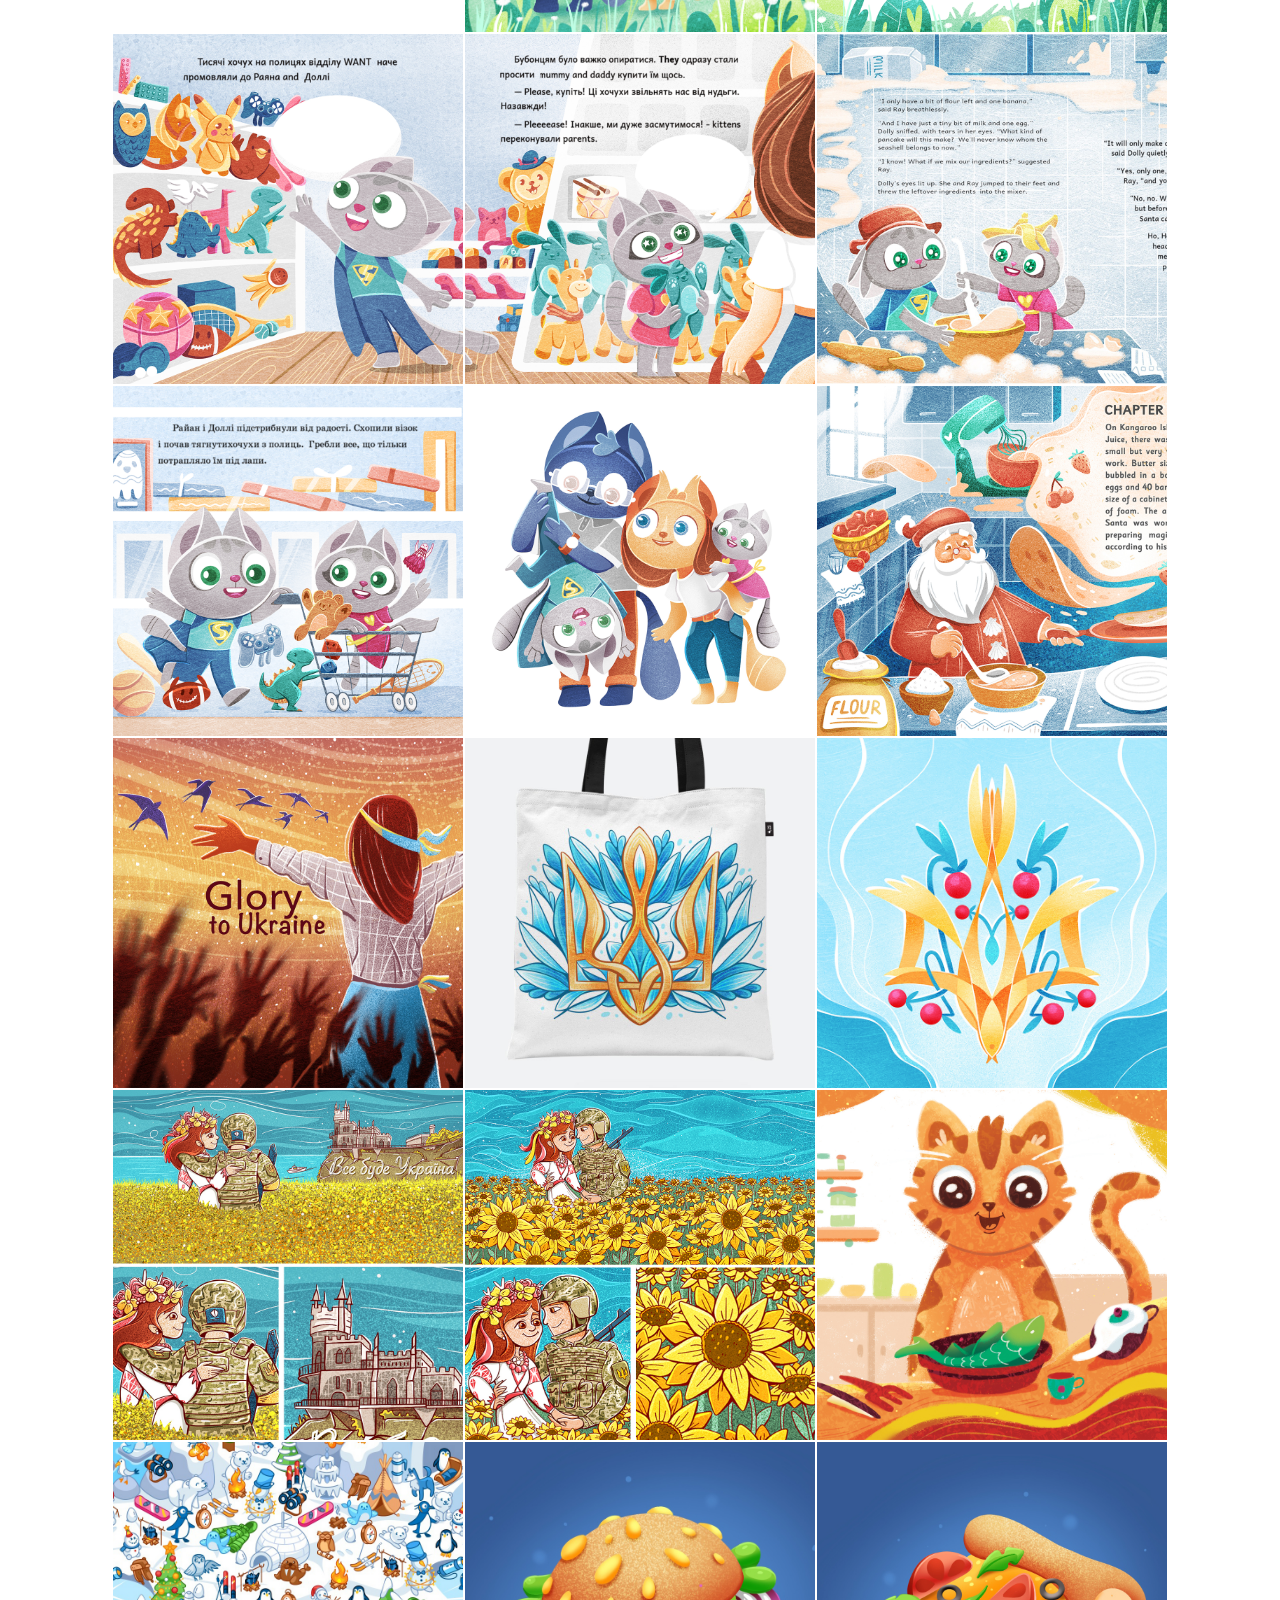
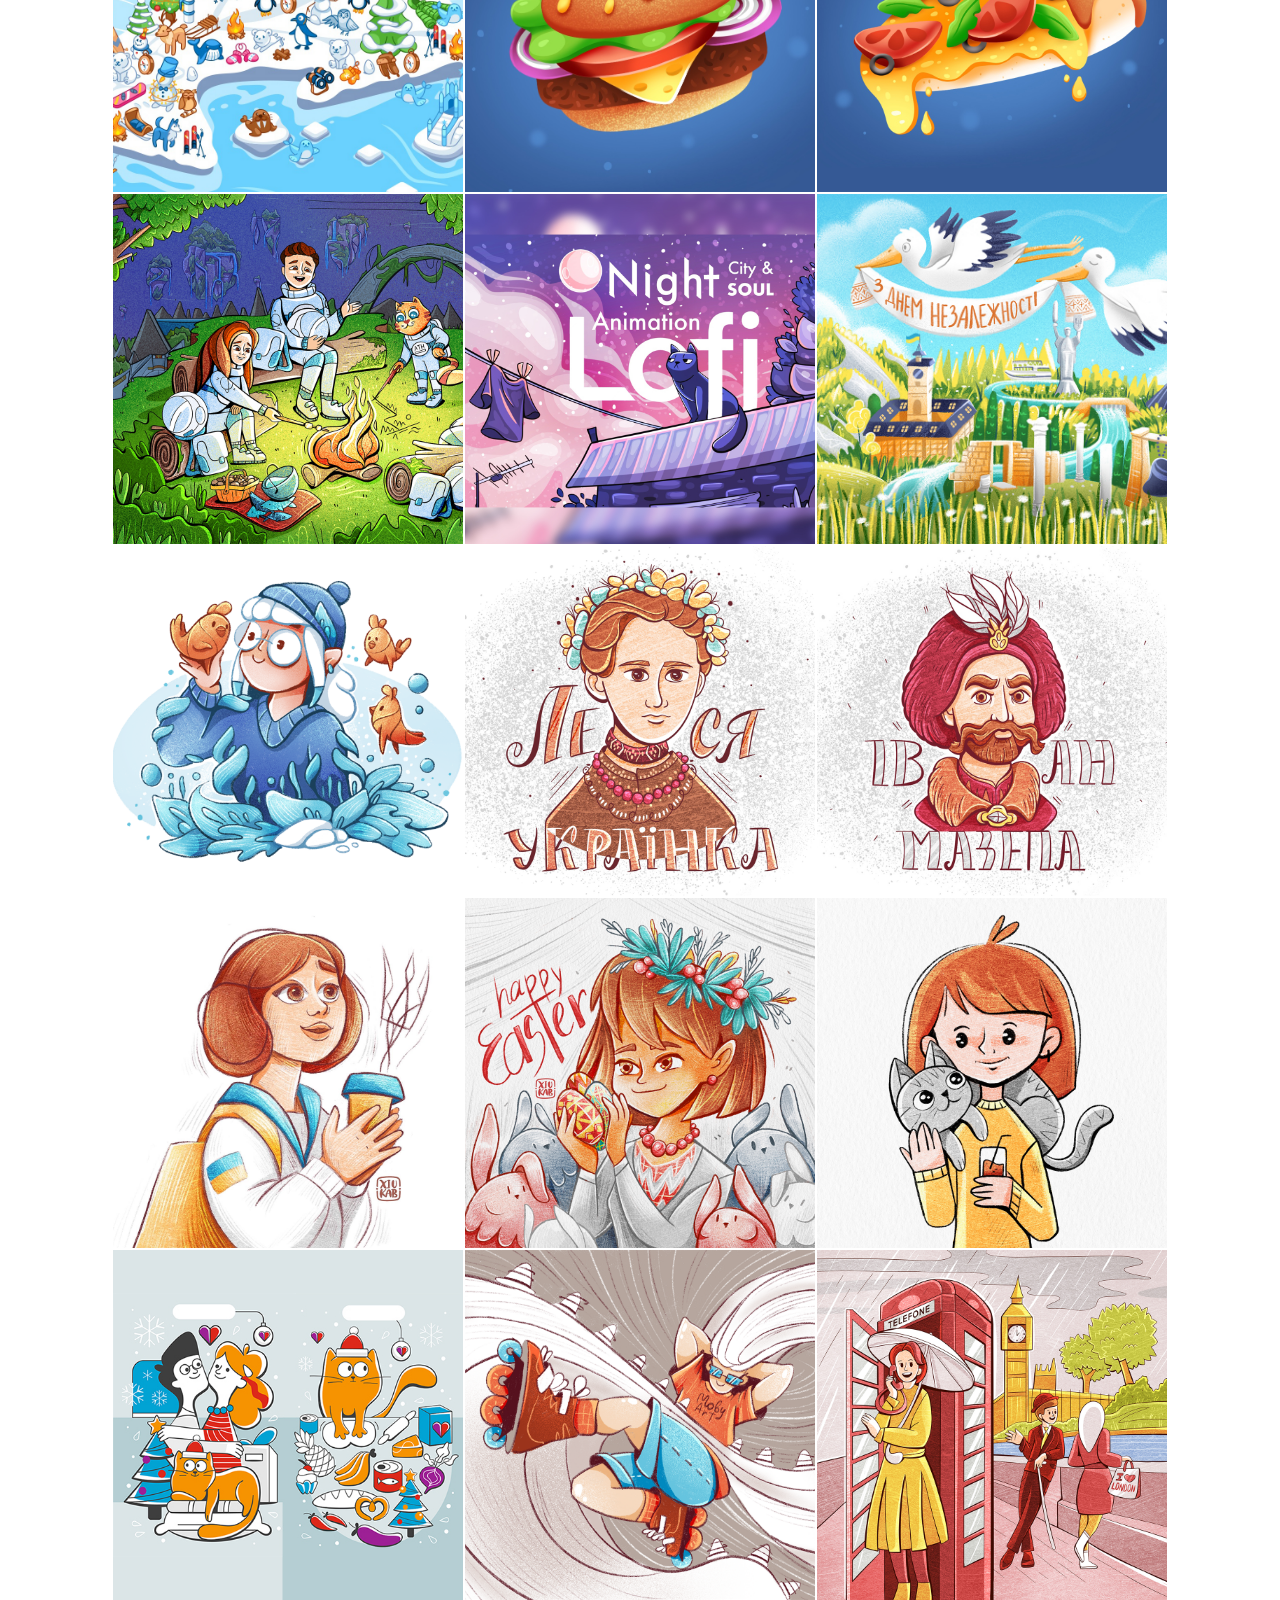
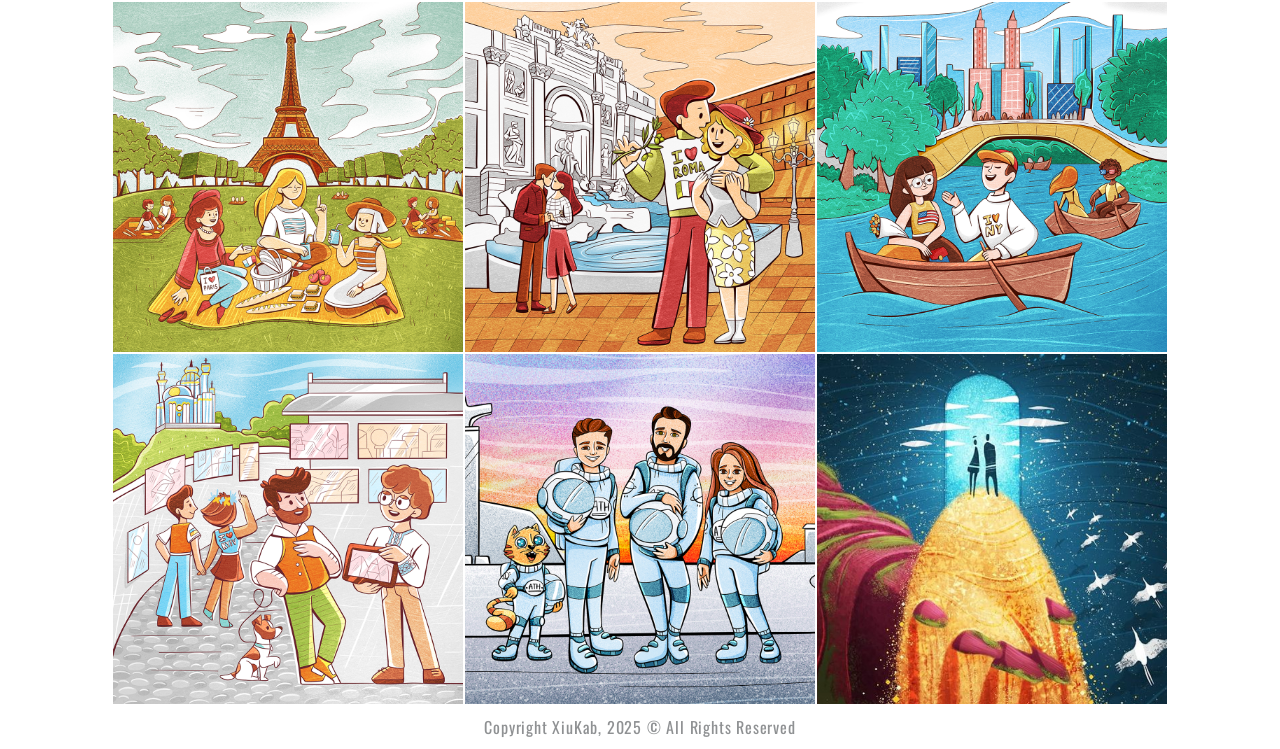
==== commit f319be4c: "Update index.html" ====
--- a/index.html
+++ b/index.html
@@ -37,6 +37,7 @@
 			<div class="nav justify-content-center">
 				<ul type="none" class="menu">
 						<li><a href="index.html" class="blue-link line">Illustration</a></li>
+						<li><a href="books.html" class="blue-link line">Books</a></li>
 						<li><a href="stickers.html" class="blue-link line">Stickers and Maskots</a></li>
 						<li><a href="nft.html" class="blue-link line">NFT</a></li>
 						<li><a href="web.html" class="blue-link line">Web</a></li>
